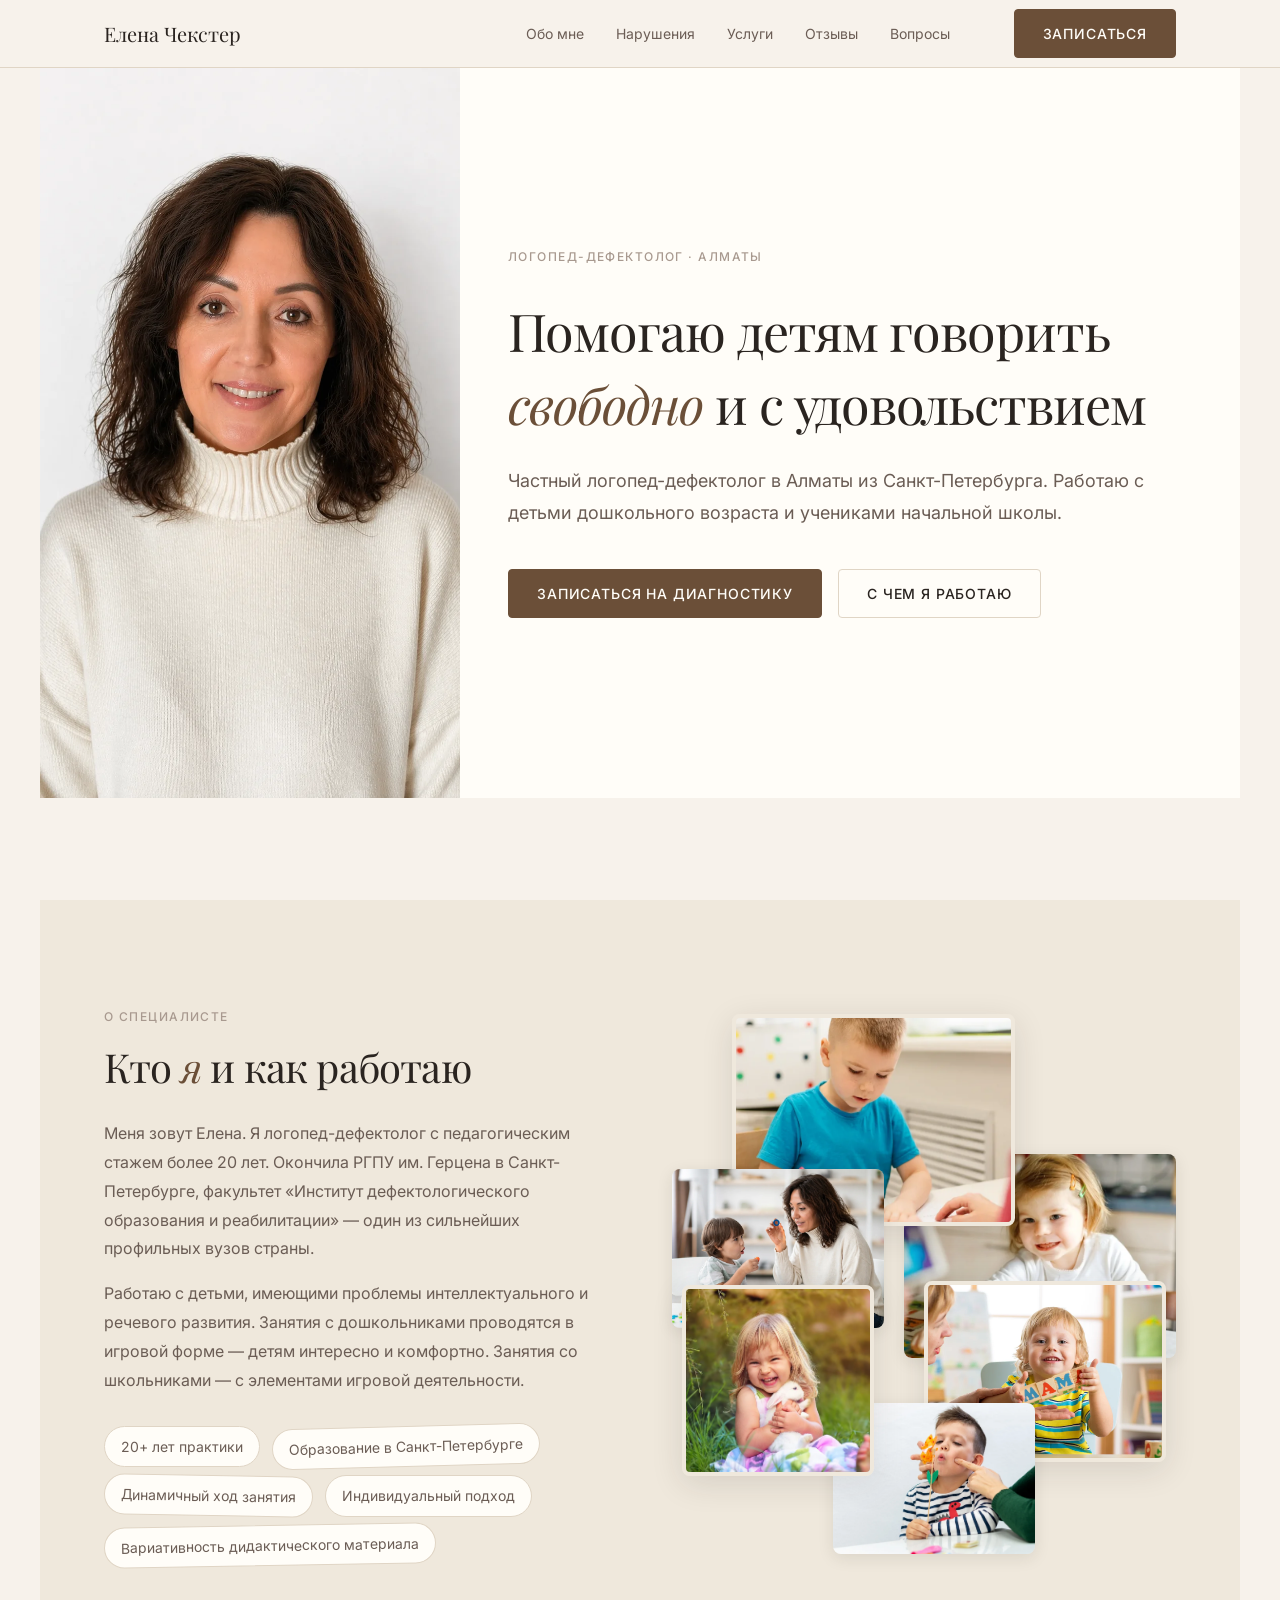
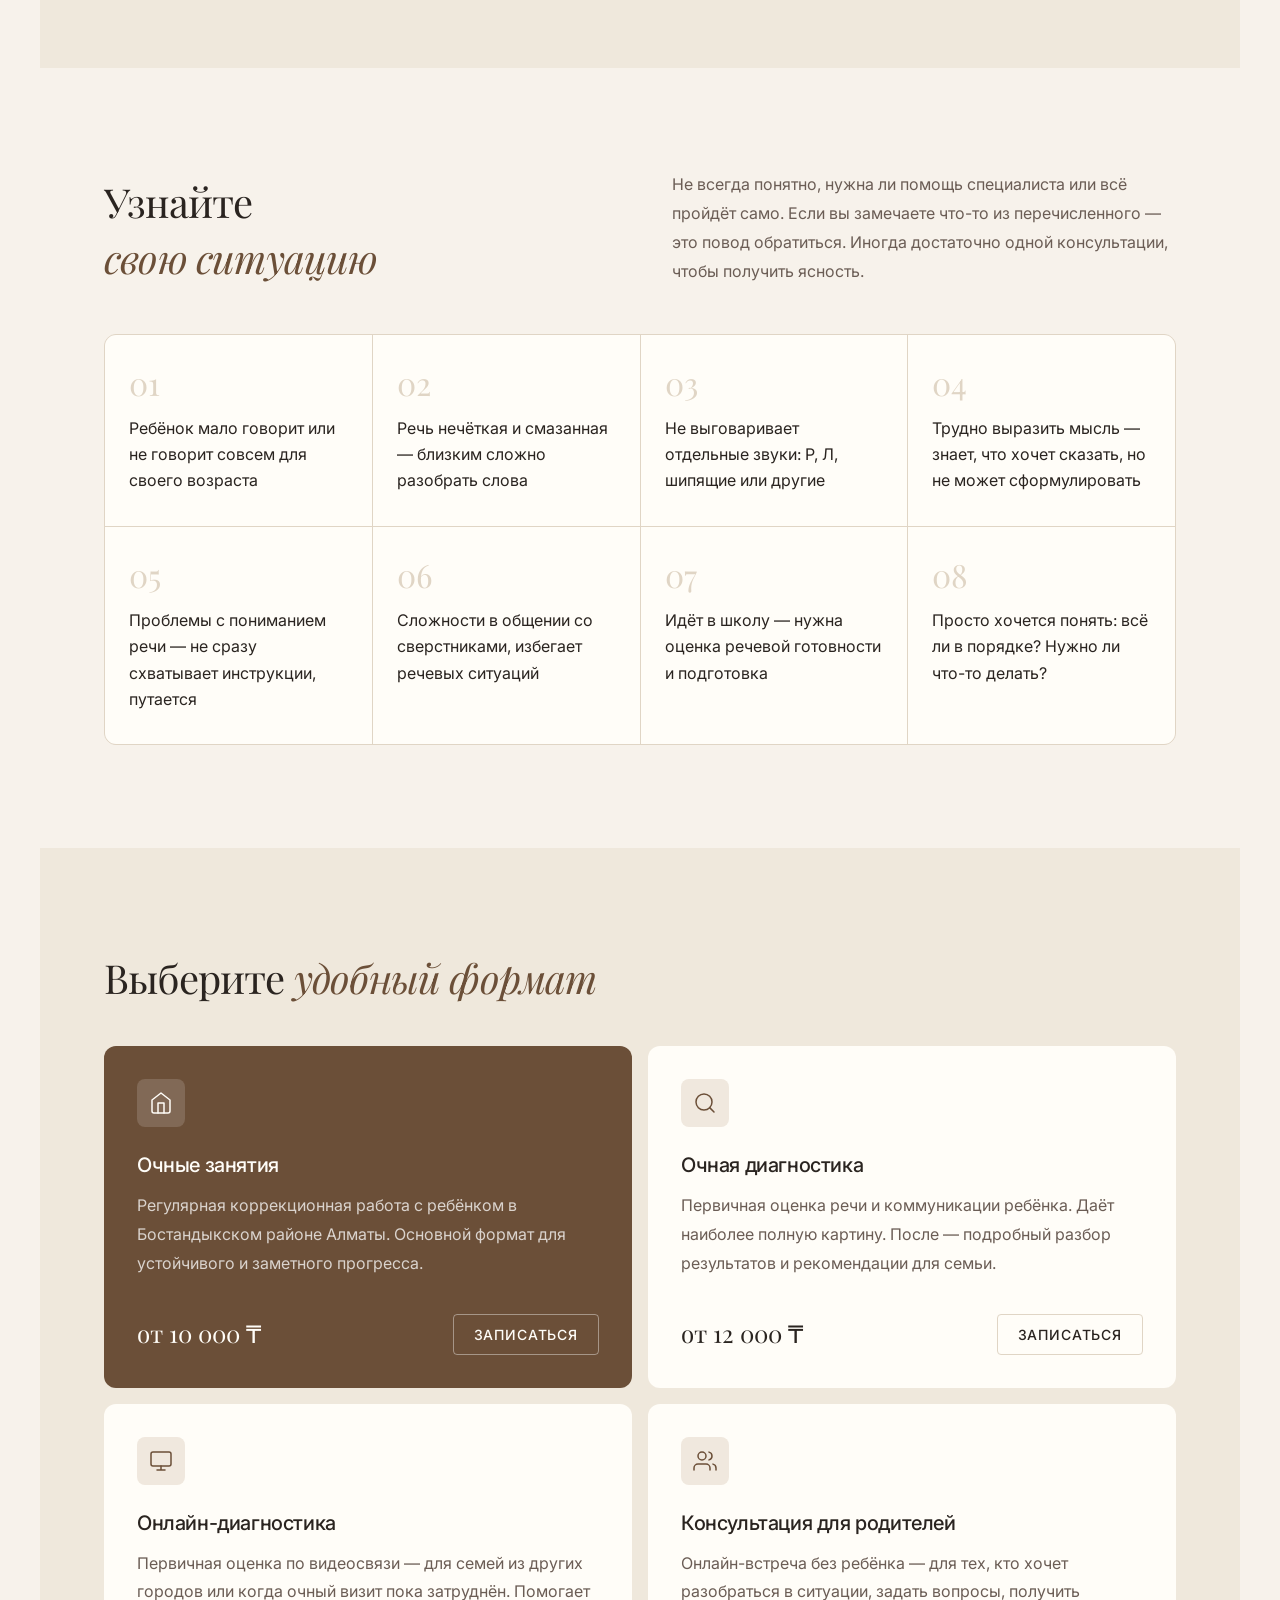
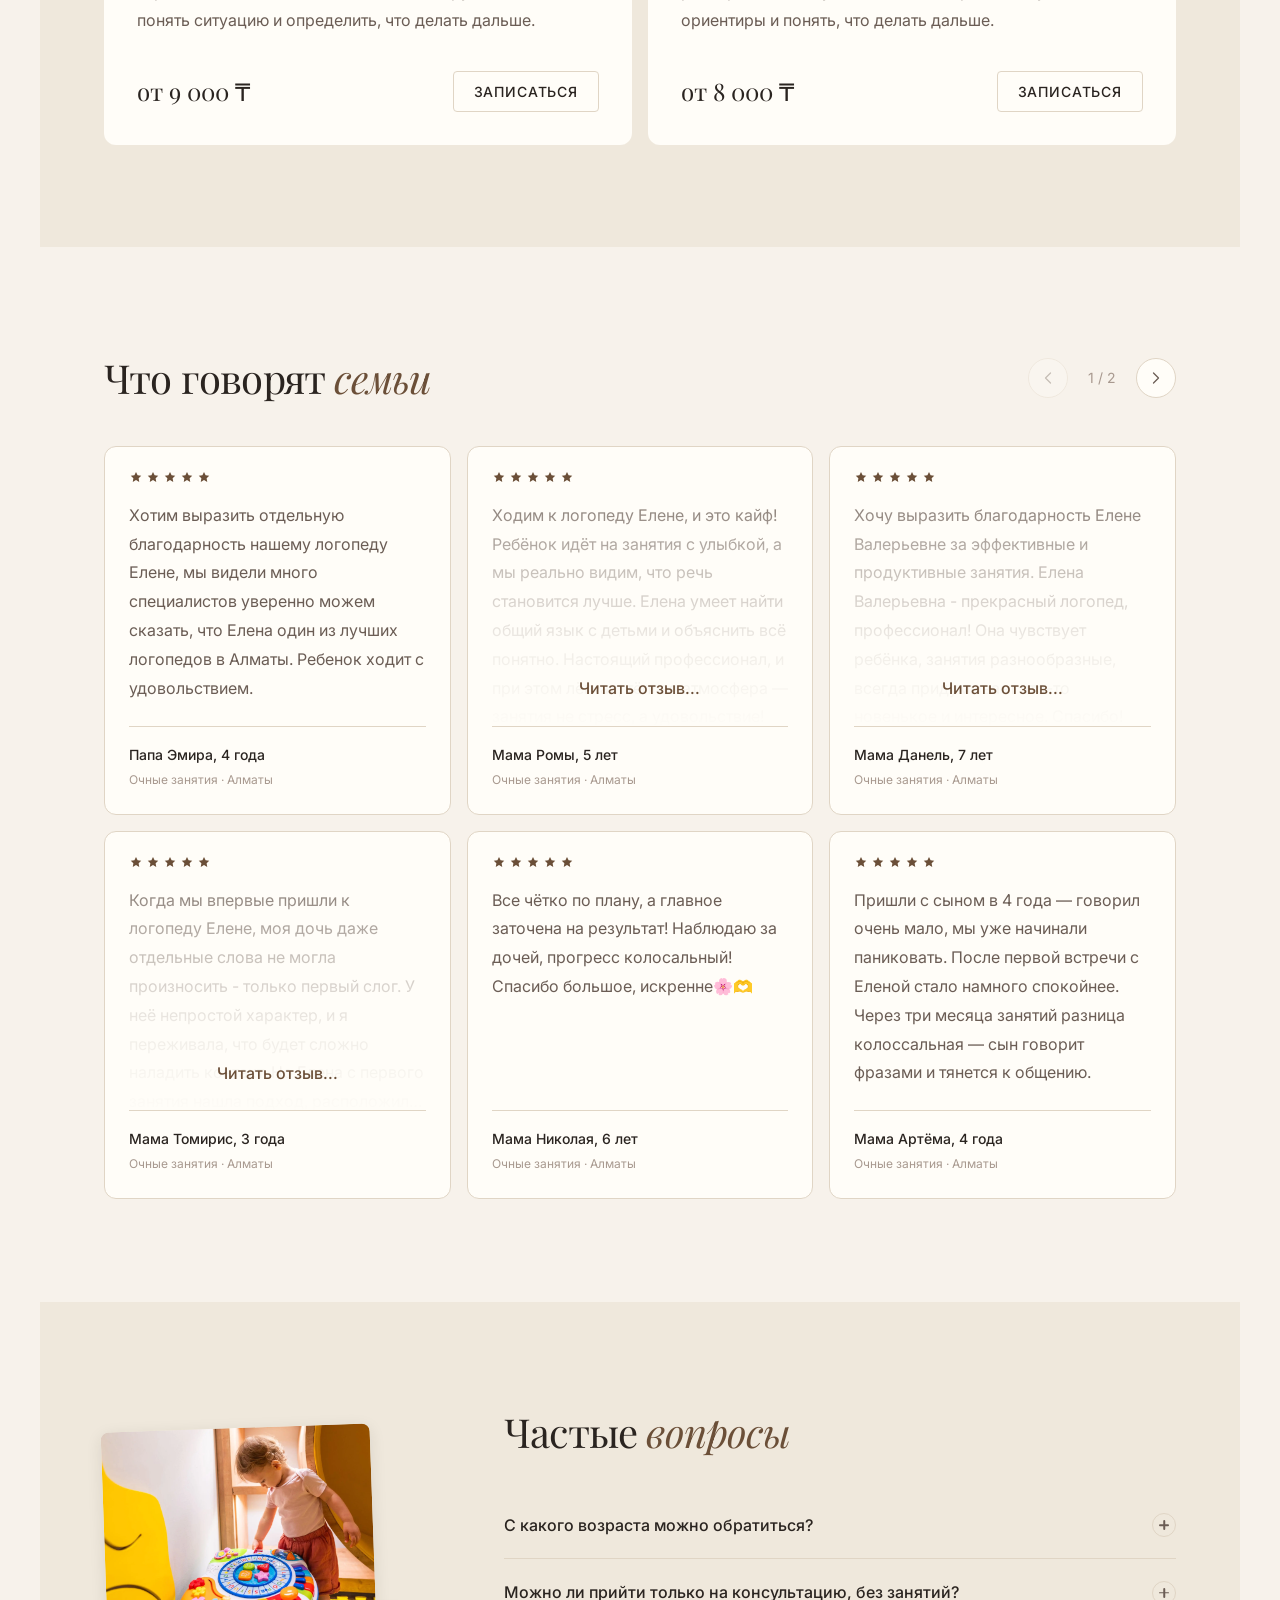
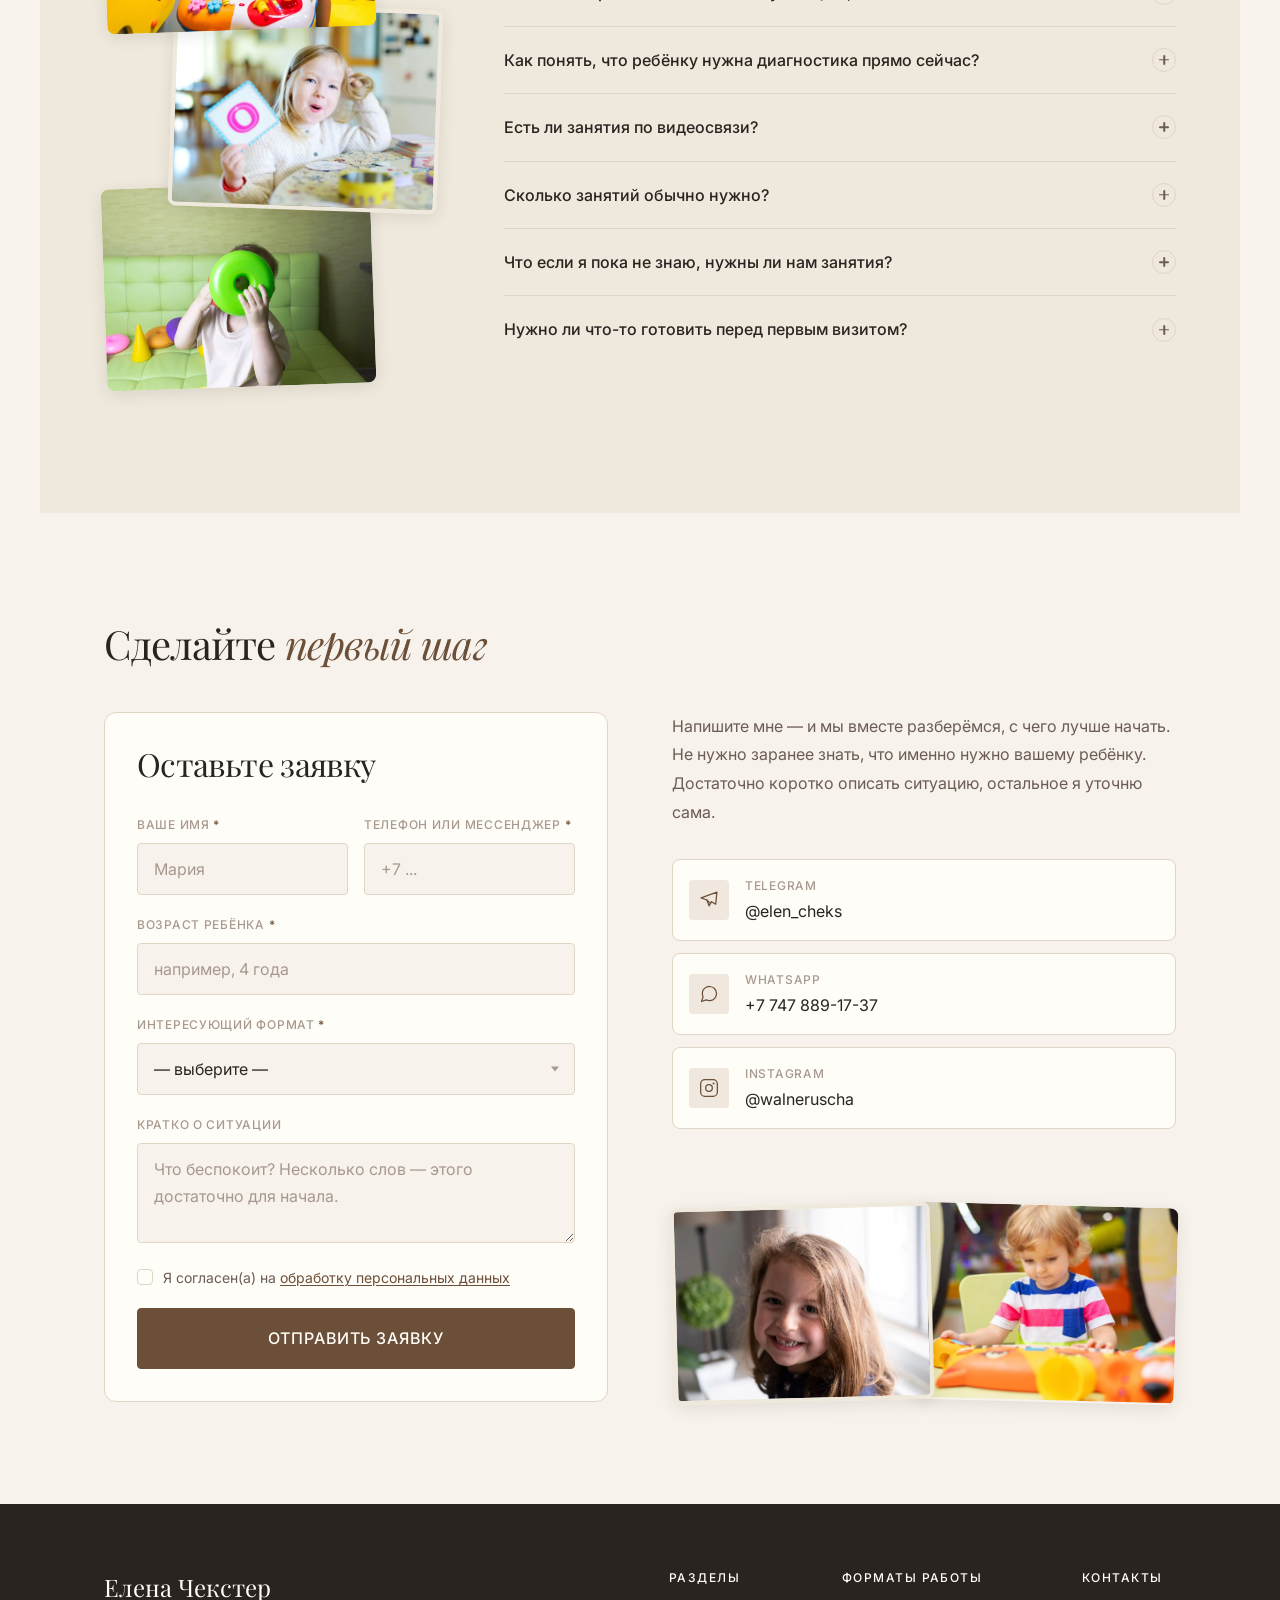
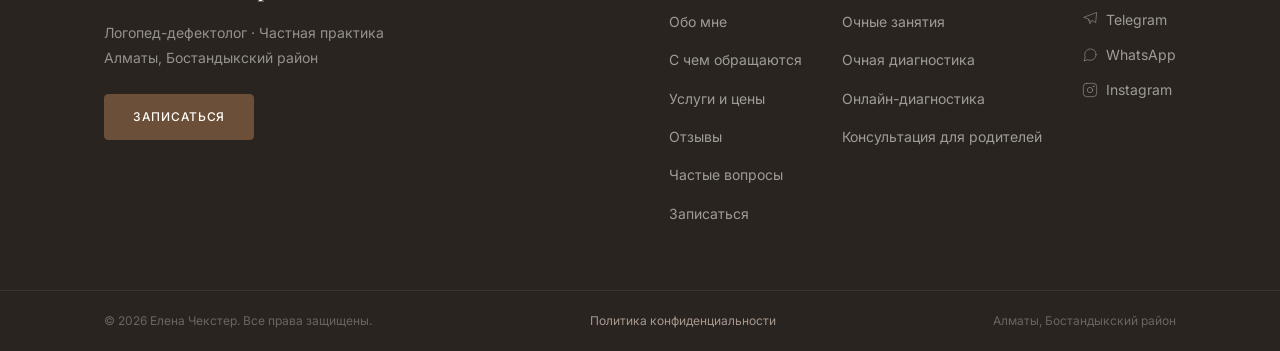
==== index.html @ 69a0fb27 "add yandex metrika" ====
<!DOCTYPE html>
<html lang="ru">
    <head>
        <meta charset="UTF-8">
        <meta name="viewport" content="width=device-width, initial-scale=1.0, maximum-scale=1.0, user-scalable=no">

        <!-- SEO -->
        <title>Елена Чекстер — логопед-дефектолог в Алматы</title>
        <meta name="description" content="Частная практика логопеда-дефектолога в Алматы. Диагностика и занятия для детей дошкольного и младшего школьного возраста. Бостандыкский район. Запись онлайн.">
        <meta name="keywords" content="логопед Алматы, дефектолог Алматы, логопед дефектолог, занятия с логопедом, диагностика речи, Бостандыкский район">
        <meta name="robots" content="index, follow">
        <link rel="canonical" href="https://elena-chekster.kz/">

        <!-- Open Graph -->
        <meta property="og:type" content="website">
        <meta property="og:url" content="https://elena-chekster.kz/">
        <meta property="og:title" content="Елена Чекстер — логопед-дефектолог в Алматы">
        <meta property="og:description" content="Частная практика для детей дошкольного и младшего школьного возраста. Диагностика, коррекция речи, поддержка семьи. Бостандыкский район.">
        <meta property="og:image" content="https://elena-chekster.kz/images/og-image.jpg">
        <meta property="og:locale" content="ru_RU">

        <!-- Favicon -->
        <link rel="icon" type="image/png" sizes="32x32" href="images/favicon-32.png">
        <link rel="icon" type="image/png" sizes="16x16" href="images/favicon-16.png">
        <link rel="apple-touch-icon" href="/images/apple-touch-icon.png">

        <!-- Шрифты -->
        <link rel="preconnect" href="https://fonts.googleapis.com">
        <link rel="preconnect" href="https://fonts.gstatic.com" crossorigin>
        <link href="https://fonts.googleapis.com/css2?family=Playfair+Display:ital,wght@0,400;0,500;1,400&family=Inter:wght@300;400;500&display=swap" rel="stylesheet">

        <!-- Стили -->
        <link rel="stylesheet" href="css/style.css">

        <!-- Yandex.Metrika counter -->
        <script type="text/javascript">
            (function(m,e,t,r,i,k,a){
                m[i]=m[i]||function(){(m[i].a=m[i].a||[]).push(arguments)};
                m[i].l=1*new Date();
                for (var j = 0; j < document.scripts.length; j++) {if (document.scripts[j].src === r) { return; }}
                k=e.createElement(t),a=e.getElementsByTagName(t)[0],k.async=1,k.src=r,a.parentNode.insertBefore(k,a)
            })(window, document,'script','https://mc.yandex.ru/metrika/tag.js?id=108996800', 'ym');

            ym(108996800, 'init', {ssr:true, webvisor:true, clickmap:true, ecommerce:"dataLayer", referrer: document.referrer, url: location.href, accurateTrackBounce:true, trackLinks:true});
        </script>
        <noscript><div><img src="https://mc.yandex.ru/watch/108996800" style="position:absolute; left:-9999px;" alt="" /></div></noscript>
    </head>
    <body>
        <header class="header" id="header">
            <div class="container header__inner">

                <a href="#hero" class="header__logo">Елена Чекстер</a>

                <nav class="header__nav" aria-label="Основная навигация">
                    <ul class="header__nav-list">
                        <li><a href="#about"    class="header__nav-link">Обо мне</a></li>
                        <li><a href="#concerns" class="header__nav-link">Нарушения</a></li>
                        <li><a href="#services" class="header__nav-link">Услуги</a></li>
                        <li><a href="#reviews"  class="header__nav-link">Отзывы</a></li>
                        <li><a href="#faq"      class="header__nav-link">Вопросы</a></li>
                        <li class="header__nav-cta-item">
                            <a href="#contact" class="btn btn-primary header__nav-cta">ЗАПИСАТЬСЯ</a>
                        </li>
                    </ul>
                </nav>

                <a href="#contact" class="btn btn-primary header__cta">Записаться</a>

                <button class="header__burger" aria-label="Открыть меню" aria-expanded="false">
                    <span></span>
                    <span></span>
                    <span></span>
                </button>

            </div>
        </header>
        <div class="header__nav-backdrop" id="nav-backdrop"></div>

        <main>

            <!-- HERO -->
            <section class="hero" id="hero">
                <div class="hero__photo">
                    <img src="images/hero.webp" alt="Елена Чекстер — логопед-дефектолог">
                </div>
                <div class="hero__content">
                    <span class="eyebrow">Логопед-дефектолог · Алматы</span>
                    <h1 class="hero__title">
                        Помогаю детям говорить <em>свободно</em> и с удовольствием
                    </h1>
                    <p class="hero__subtitle">
                        Частный логопед-дефектолог в Алматы из Санкт-Петербурга.
                        Работаю с детьми дошкольного возраста и учениками начальной школы.
                    </p>
                    <div class="hero__actions">
                        <a href="#contact" class="btn btn-primary">Записаться на диагностику</a>
                        <a href="#concerns" class="btn btn-secondary">С чем я работаю</a>
                    </div>
                </div>
            </section>

            <!-- ABOUT -->
            <section class="about" id="about">
                <div class="container about__inner">

                    <div class="about__left">
                        <span class="eyebrow">О специалисте</span>
                        <h2 class="about__title">Кто <em>я</em> и как работаю</h2>
                        <div class="about__text">
                            <p>Меня зовут Елена. Я логопед-дефектолог с педагогическим стажем более 20 лет. Окончила РГПУ им. Герцена в Санкт-Петербурге, факультет «Институт дефектологического образования и реабилитации» — один из сильнейших профильных вузов страны.</p>
                            <p>Работаю с детьми, имеющими проблемы интеллектуального и речевого развития. Занятия с дошкольниками проводятся в игровой форме —  детям интересно и комфортно. Занятия со школьниками — с элементами игровой деятельности.</p>
                        </div>
                        <ul class="about__badges">
                            <li class="about__badge">20+ лет практики</li>
                            <li class="about__badge">Образование в Санкт-Петербурге</li>
                            <li class="about__badge">Динамичный ход занятия</li>
                            <li class="about__badge">Индивидуальный подход</li>
                            <li class="about__badge">Вариативность дидактического материала</li>
                        </ul>
                    </div>

                    <div class="about__collage">
                        <div class="about__collage-item about__collage-item--1">
                            <img src="images/about-1.webp" alt="Занятие с ребёнком">
                        </div>
                        <div class="about__collage-item about__collage-item--2">
                            <img src="images/about-2.webp" alt="Логопед и ребёнок">
                        </div>
                        <div class="about__collage-item about__collage-item--3">
                            <img src="images/about-3.webp" alt="Работа с карточками">
                        </div>
                        <div class="about__collage-item about__collage-item--4">
                            <img src="images/about-4.webp" alt="Счастливый ребёнок">
                        </div>
                        <div class="about__collage-item about__collage-item--5">
                            <img src="images/about-5.webp" alt="Ребёнок на занятии">
                        </div>
                        <div class="about__collage-item about__collage-item--6">
                            <img src="images/about-6.webp" alt="Игра с ребёнком">
                        </div>
                    </div>

                </div>
            </section>

            <!-- CONCERNS -->
            <section class="concerns" id="concerns">
                <div class="container">
                    <div class="concerns__head">
                        <h2 class="concerns__title">Узнайте<br><em>свою ситуацию</em></h2>
                        <p class="concerns__lead">
                            Не всегда понятно, нужна ли помощь специалиста или всё пройдёт само.
                            Если вы замечаете что-то из перечисленного — это повод обратиться.
                            Иногда достаточно одной консультации, чтобы получить ясность.
                        </p>
                    </div>
                    <ul class="concerns__grid">
                        <li class="concerns__card">
                            <span class="concerns__card-num">01</span>
                            <p class="concerns__card-text">Ребёнок мало говорит или не говорит совсем для своего возраста</p>
                        </li>
                        <li class="concerns__card">
                            <span class="concerns__card-num">02</span>
                            <p class="concerns__card-text">Речь нечёткая и смазанная — близким сложно разобрать слова</p>
                        </li>
                        <li class="concerns__card">
                            <span class="concerns__card-num">03</span>
                            <p class="concerns__card-text">Не выговаривает отдельные звуки: Р, Л, шипящие или другие</p>
                        </li>
                        <li class="concerns__card">
                            <span class="concerns__card-num">04</span>
                            <p class="concerns__card-text">Трудно выразить мысль — знает, что хочет сказать, но не может сформулировать</p>
                        </li>
                        <li class="concerns__card">
                            <span class="concerns__card-num">05</span>
                            <p class="concerns__card-text">Проблемы с пониманием речи — не сразу схватывает инструкции, путается</p>
                        </li>
                        <li class="concerns__card">
                            <span class="concerns__card-num">06</span>
                            <p class="concerns__card-text">Сложности в общении со сверстниками, избегает речевых ситуаций</p>
                        </li>
                        <li class="concerns__card">
                            <span class="concerns__card-num">07</span>
                            <p class="concerns__card-text">Идёт в школу — нужна оценка речевой готовности и подготовка</p>
                        </li>
                        <li class="concerns__card">
                            <span class="concerns__card-num">08</span>
                            <p class="concerns__card-text">Просто хочется понять: всё ли в порядке? Нужно ли что-то делать?</p>
                        </li>
                    </ul>
                </div>
            </section>

            <!-- SERVICES -->
            <section class="services" id="services">
                <div class="container">
                    <div class="services__head">
                        <h2 class="services__title">Выберите <em>удобный формат</em></h2>
                    </div>
                    <div class="services__grid">

                        <div class="services__card services__card--primary">
                            <div class="services__card-icon">
                                <svg width="24" height="24" viewBox="0 0 24 24" fill="none" stroke="currentColor" stroke-width="1.5" stroke-linecap="round" stroke-linejoin="round">
                                    <path d="M3 9l9-7 9 7v11a2 2 0 0 1-2 2H5a2 2 0 0 1-2-2z"/>
                                    <polyline points="9 22 9 12 15 12 15 22"/>
                                </svg>
                            </div>
                            <div class="services__card-body">
                                <h3 class="services__card-name">Очные занятия</h3>
                                <p class="services__card-desc">Регулярная коррекционная работа с ребёнком в Бостандыкском районе Алматы. Основной формат для устойчивого и заметного прогресса.</p>
                            </div>
                            <div class="services__card-footer">
                                <span class="services__card-price">от 10 000 ₸</span>
                                <a href="#contact" class="btn services__card-btn">Записаться</a>
                            </div>
                        </div>

                        <div class="services__card">
                            <div class="services__card-icon">
                                <svg width="24" height="24" viewBox="0 0 24 24" fill="none" stroke="currentColor" stroke-width="1.5" stroke-linecap="round" stroke-linejoin="round">
                                    <circle cx="11" cy="11" r="8"/>
                                    <path d="M21 21l-4.35-4.35"/>
                                </svg>
                            </div>
                            <div class="services__card-body">
                                <h3 class="services__card-name">Очная диагностика</h3>
                                <p class="services__card-desc">Первичная оценка речи и коммуникации ребёнка. Даёт наиболее полную картину. После — подробный разбор результатов и рекомендации для семьи.</p>
                            </div>
                            <div class="services__card-footer">
                                <span class="services__card-price">от 12 000 ₸</span>
                                <a href="#contact" class="btn services__card-btn">Записаться</a>
                            </div>
                        </div>

                        <div class="services__card">
                            <div class="services__card-icon">
                                <svg width="24" height="24" viewBox="0 0 24 24" fill="none" stroke="currentColor" stroke-width="1.5" stroke-linecap="round" stroke-linejoin="round">
                                    <rect x="2" y="3" width="20" height="14" rx="2"/>
                                    <path d="M8 21h8M12 17v4"/>
                                </svg>
                            </div>
                            <div class="services__card-body">
                                <h3 class="services__card-name">Онлайн-диагностика</h3>
                                <p class="services__card-desc">Первичная оценка по видеосвязи — для семей из других городов или когда очный визит пока затруднён. Помогает понять ситуацию и определить, что делать дальше.</p>
                            </div>
                            <div class="services__card-footer">
                                <span class="services__card-price">от 9 000 ₸</span>
                                <a href="#contact" class="btn services__card-btn">Записаться</a>
                            </div>
                        </div>

                        <div class="services__card">
                            <div class="services__card-icon">
                                <svg width="24" height="24" viewBox="0 0 24 24" fill="none" stroke="currentColor" stroke-width="1.5" stroke-linecap="round" stroke-linejoin="round">
                                    <path d="M17 21v-2a4 4 0 0 0-4-4H5a4 4 0 0 0-4 4v2"/>
                                    <circle cx="9" cy="7" r="4"/>
                                    <path d="M23 21v-2a4 4 0 0 0-3-3.87"/>
                                    <path d="M16 3.13a4 4 0 0 1 0 7.75"/>
                                </svg>
                            </div>
                            <div class="services__card-body">
                                <h3 class="services__card-name">Консультация для родителей</h3>
                                <p class="services__card-desc">Онлайн-встреча без ребёнка — для тех, кто хочет разобраться в ситуации, задать вопросы, получить ориентиры и понять, что делать дальше.</p>
                            </div>
                            <div class="services__card-footer">
                                <span class="services__card-price">от 8 000 ₸</span>
                                <a href="#contact" class="btn services__card-btn">Записаться</a>
                            </div>
                        </div>

                    </div>
                </div>
            </section>

            <!-- REVIEWS -->
            <section class="reviews" id="reviews">
                <div class="container">
                    <div class="reviews__head">
                        <h2 class="reviews__title">Что говорят <em>семьи</em></h2>
                        <div class="reviews__nav">
                            <button class="reviews__nav-btn" id="reviews-prev" aria-label="Предыдущая страница">
                                <svg width="20" height="20" viewBox="0 0 24 24" fill="none" stroke="currentColor" stroke-width="1.5" stroke-linecap="round" stroke-linejoin="round">
                                    <path d="M15 18l-6-6 6-6"/>
                                </svg>
                            </button>
                            <span class="reviews__nav-counter">
                                <span id="reviews-current">1</span> / <span id="reviews-total">1</span>
                            </span>
                            <button class="reviews__nav-btn" id="reviews-next" aria-label="Следующая страница">
                                <svg width="20" height="20" viewBox="0 0 24 24" fill="none" stroke="currentColor" stroke-width="1.5" stroke-linecap="round" stroke-linejoin="round">
                                    <path d="M9 18l6-6-6-6"/>
                                </svg>
                            </button>
                        </div>
                    </div>

                    <div class="reviews__viewport">
                        <div class="reviews__track" id="reviews-track">

                            <article class="reviews__card">
                                <div class="reviews__card-stars">
                                    <svg viewBox="0 0 16 16"><path d="M8 1l1.85 3.75L14 5.5l-3 2.92.71 4.13L8 10.35l-3.71 2.2.71-4.13L2 5.5l4.15-.75z" fill="currentColor"/></svg>
                                    <svg viewBox="0 0 16 16"><path d="M8 1l1.85 3.75L14 5.5l-3 2.92.71 4.13L8 10.35l-3.71 2.2.71-4.13L2 5.5l4.15-.75z" fill="currentColor"/></svg>
                                    <svg viewBox="0 0 16 16"><path d="M8 1l1.85 3.75L14 5.5l-3 2.92.71 4.13L8 10.35l-3.71 2.2.71-4.13L2 5.5l4.15-.75z" fill="currentColor"/></svg>
                                    <svg viewBox="0 0 16 16"><path d="M8 1l1.85 3.75L14 5.5l-3 2.92.71 4.13L8 10.35l-3.71 2.2.71-4.13L2 5.5l4.15-.75z" fill="currentColor"/></svg>
                                    <svg viewBox="0 0 16 16"><path d="M8 1l1.85 3.75L14 5.5l-3 2.92.71 4.13L8 10.35l-3.71 2.2.71-4.13L2 5.5l4.15-.75z" fill="currentColor"/></svg>
                                </div>
                                <p class="reviews__card-text">Хотим выразить отдельную благодарность нашему логопеду Елене, мы видели много специалистов уверенно можем сказать, что Елена один из лучших логопедов в Алматы. Ребенок ходит с удовольствием.</p>
                                <div class="reviews__card-author">
                                    <span class="reviews__card-name">Папа Эмира, 4 года</span>
                                    <span class="reviews__card-meta">Очные занятия · Алматы</span>
                                </div>
                            </article>

                            <article class="reviews__card">
                                <div class="reviews__card-stars">
                                    <svg viewBox="0 0 16 16"><path d="M8 1l1.85 3.75L14 5.5l-3 2.92.71 4.13L8 10.35l-3.71 2.2.71-4.13L2 5.5l4.15-.75z" fill="currentColor"/></svg>
                                    <svg viewBox="0 0 16 16"><path d="M8 1l1.85 3.75L14 5.5l-3 2.92.71 4.13L8 10.35l-3.71 2.2.71-4.13L2 5.5l4.15-.75z" fill="currentColor"/></svg>
                                    <svg viewBox="0 0 16 16"><path d="M8 1l1.85 3.75L14 5.5l-3 2.92.71 4.13L8 10.35l-3.71 2.2.71-4.13L2 5.5l4.15-.75z" fill="currentColor"/></svg>
                                    <svg viewBox="0 0 16 16"><path d="M8 1l1.85 3.75L14 5.5l-3 2.92.71 4.13L8 10.35l-3.71 2.2.71-4.13L2 5.5l4.15-.75z" fill="currentColor"/></svg>
                                    <svg viewBox="0 0 16 16"><path d="M8 1l1.85 3.75L14 5.5l-3 2.92.71 4.13L8 10.35l-3.71 2.2.71-4.13L2 5.5l4.15-.75z" fill="currentColor"/></svg>
                                </div>
                                <p class="reviews__card-text">Ходим к логопеду Елене, и это кайф! Ребёнок идёт на занятия с улыбкой, а мы реально видим, что речь становится лучше. Елена умеет найти общий язык с детьми и объяснить всё понятно. Настоящий профессионал, и при этом лёгкая, тёплая атмосфера — занятия не стресс, а удовольствие!</p>
                                <div class="reviews__card-author">
                                    <span class="reviews__card-name">Мама Ромы, 5 лет</span>
                                    <span class="reviews__card-meta">Очные занятия · Алматы</span>
                                </div>
                            </article>

                            <article class="reviews__card">
                                <div class="reviews__card-stars">
                                    <svg viewBox="0 0 16 16"><path d="M8 1l1.85 3.75L14 5.5l-3 2.92.71 4.13L8 10.35l-3.71 2.2.71-4.13L2 5.5l4.15-.75z" fill="currentColor"/></svg>
                                    <svg viewBox="0 0 16 16"><path d="M8 1l1.85 3.75L14 5.5l-3 2.92.71 4.13L8 10.35l-3.71 2.2.71-4.13L2 5.5l4.15-.75z" fill="currentColor"/></svg>
                                    <svg viewBox="0 0 16 16"><path d="M8 1l1.85 3.75L14 5.5l-3 2.92.71 4.13L8 10.35l-3.71 2.2.71-4.13L2 5.5l4.15-.75z" fill="currentColor"/></svg>
                                    <svg viewBox="0 0 16 16"><path d="M8 1l1.85 3.75L14 5.5l-3 2.92.71 4.13L8 10.35l-3.71 2.2.71-4.13L2 5.5l4.15-.75z" fill="currentColor"/></svg>
                                    <svg viewBox="0 0 16 16"><path d="M8 1l1.85 3.75L14 5.5l-3 2.92.71 4.13L8 10.35l-3.71 2.2.71-4.13L2 5.5l4.15-.75z" fill="currentColor"/></svg>
                                </div>
                                <p class="reviews__card-text">Хочу выразить благодарность Елене Валерьевне за эффективные и продуктивные занятия. Елена Валерьевна - прекрасный логопед, профессионал! Она чувствует ребёнка, занятия разнообразные, всегда придумывает что-то новенькое и интересное. Спасибо!</p>
                                <div class="reviews__card-author">
                                    <span class="reviews__card-name">Мама Данель, 7 лет</span>
                                    <span class="reviews__card-meta">Очные занятия · Алматы</span>
                                </div>
                            </article>

                            <article class="reviews__card">
                                <div class="reviews__card-stars">
                                    <svg viewBox="0 0 16 16"><path d="M8 1l1.85 3.75L14 5.5l-3 2.92.71 4.13L8 10.35l-3.71 2.2.71-4.13L2 5.5l4.15-.75z" fill="currentColor"/></svg>
                                    <svg viewBox="0 0 16 16"><path d="M8 1l1.85 3.75L14 5.5l-3 2.92.71 4.13L8 10.35l-3.71 2.2.71-4.13L2 5.5l4.15-.75z" fill="currentColor"/></svg>
                                    <svg viewBox="0 0 16 16"><path d="M8 1l1.85 3.75L14 5.5l-3 2.92.71 4.13L8 10.35l-3.71 2.2.71-4.13L2 5.5l4.15-.75z" fill="currentColor"/></svg>
                                    <svg viewBox="0 0 16 16"><path d="M8 1l1.85 3.75L14 5.5l-3 2.92.71 4.13L8 10.35l-3.71 2.2.71-4.13L2 5.5l4.15-.75z" fill="currentColor"/></svg>
                                    <svg viewBox="0 0 16 16"><path d="M8 1l1.85 3.75L14 5.5l-3 2.92.71 4.13L8 10.35l-3.71 2.2.71-4.13L2 5.5l4.15-.75z" fill="currentColor"/></svg>
                                </div>
                                <p class="reviews__card-text">Когда мы впервые пришли к логопеду Елене, моя дочь даже отдельные слова не могла произносить - только первый слог. У неё непростой характер, и я переживала, что будет сложно наладить контакт. Но Елена с первого занятия нашла подход, расположила к себе, и занятия стали для дочки в радость. За 9 месяцев мы увидели потрясающий результат - теперь дочь говорит без остановки, строит фразы, делится мыслями и эмоциями. Елена не только профессионал своего дела, но и очень тёплый, заботливый человек: всегда встречает с улыбкой, угощает сушками и киндерами, создаёт уютную атмосферу, в которой ребёнку хочется учиться. Спасибо Елене огромное за труд, терпение🥹🥹❤️❤️😘😘😘</p>
                                <div class="reviews__card-author">
                                    <span class="reviews__card-name">Мама Томирис, 3 года</span>
                                    <span class="reviews__card-meta">Очные занятия · Алматы</span>
                                </div>
                            </article>

                            <article class="reviews__card">
                                <div class="reviews__card-stars">
                                    <svg viewBox="0 0 16 16"><path d="M8 1l1.85 3.75L14 5.5l-3 2.92.71 4.13L8 10.35l-3.71 2.2.71-4.13L2 5.5l4.15-.75z" fill="currentColor"/></svg>
                                    <svg viewBox="0 0 16 16"><path d="M8 1l1.85 3.75L14 5.5l-3 2.92.71 4.13L8 10.35l-3.71 2.2.71-4.13L2 5.5l4.15-.75z" fill="currentColor"/></svg>
                                    <svg viewBox="0 0 16 16"><path d="M8 1l1.85 3.75L14 5.5l-3 2.92.71 4.13L8 10.35l-3.71 2.2.71-4.13L2 5.5l4.15-.75z" fill="currentColor"/></svg>
                                    <svg viewBox="0 0 16 16"><path d="M8 1l1.85 3.75L14 5.5l-3 2.92.71 4.13L8 10.35l-3.71 2.2.71-4.13L2 5.5l4.15-.75z" fill="currentColor"/></svg>
                                    <svg viewBox="0 0 16 16"><path d="M8 1l1.85 3.75L14 5.5l-3 2.92.71 4.13L8 10.35l-3.71 2.2.71-4.13L2 5.5l4.15-.75z" fill="currentColor"/></svg>
                                </div>
                                <p class="reviews__card-text">Все чётко по плану, а главное заточена на результат! Наблюдаю за дочей, прогресс колосальный! Спасибо большое, искренне🌸🫶</p>
                                <div class="reviews__card-author">
                                    <span class="reviews__card-name">Мама Николая, 6 лет</span>
                                    <span class="reviews__card-meta">Очные занятия · Алматы</span>
                                </div>
                            </article>

                            <article class="reviews__card">
                                <div class="reviews__card-stars">
                                    <svg viewBox="0 0 16 16"><path d="M8 1l1.85 3.75L14 5.5l-3 2.92.71 4.13L8 10.35l-3.71 2.2.71-4.13L2 5.5l4.15-.75z" fill="currentColor"/></svg>
                                    <svg viewBox="0 0 16 16"><path d="M8 1l1.85 3.75L14 5.5l-3 2.92.71 4.13L8 10.35l-3.71 2.2.71-4.13L2 5.5l4.15-.75z" fill="currentColor"/></svg>
                                    <svg viewBox="0 0 16 16"><path d="M8 1l1.85 3.75L14 5.5l-3 2.92.71 4.13L8 10.35l-3.71 2.2.71-4.13L2 5.5l4.15-.75z" fill="currentColor"/></svg>
                                    <svg viewBox="0 0 16 16"><path d="M8 1l1.85 3.75L14 5.5l-3 2.92.71 4.13L8 10.35l-3.71 2.2.71-4.13L2 5.5l4.15-.75z" fill="currentColor"/></svg>
                                    <svg viewBox="0 0 16 16"><path d="M8 1l1.85 3.75L14 5.5l-3 2.92.71 4.13L8 10.35l-3.71 2.2.71-4.13L2 5.5l4.15-.75z" fill="currentColor"/></svg>
                                </div>
                                <p class="reviews__card-text">Пришли с сыном в 4 года — говорил очень мало, мы уже начинали паниковать. После первой встречи с Еленой стало намного спокойнее. Через три месяца занятий разница колоссальная — сын говорит фразами и тянется к общению.</p>
                                <div class="reviews__card-author">
                                    <span class="reviews__card-name">Мама Артёма, 4 года</span>
                                    <span class="reviews__card-meta">Очные занятия · Алматы</span>
                                </div>
                            </article>

                            <article class="reviews__card">
                                <div class="reviews__card-stars">
                                    <svg viewBox="0 0 16 16"><path d="M8 1l1.85 3.75L14 5.5l-3 2.92.71 4.13L8 10.35l-3.71 2.2.71-4.13L2 5.5l4.15-.75z" fill="currentColor"/></svg>
                                    <svg viewBox="0 0 16 16"><path d="M8 1l1.85 3.75L14 5.5l-3 2.92.71 4.13L8 10.35l-3.71 2.2.71-4.13L2 5.5l4.15-.75z" fill="currentColor"/></svg>
                                    <svg viewBox="0 0 16 16"><path d="M8 1l1.85 3.75L14 5.5l-3 2.92.71 4.13L8 10.35l-3.71 2.2.71-4.13L2 5.5l4.15-.75z" fill="currentColor"/></svg>
                                    <svg viewBox="0 0 16 16"><path d="M8 1l1.85 3.75L14 5.5l-3 2.92.71 4.13L8 10.35l-3.71 2.2.71-4.13L2 5.5l4.15-.75z" fill="currentColor"/></svg>
                                    <svg viewBox="0 0 16 16"><path d="M8 1l1.85 3.75L14 5.5l-3 2.92.71 4.13L8 10.35l-3.71 2.2.71-4.13L2 5.5l4.15-.75z" fill="currentColor"/></svg>
                                </div>
                                <p class="reviews__card-text">Сделали онлайн-консультацию — не знали, нужен ли нам вообще логопед. Елена очень подробно разобрала нашу ситуацию, объяснила что критично, а что нет. После разговора появилась чёткая картина.</p>
                                <div class="reviews__card-author">
                                    <span class="reviews__card-name">Родители Миланы, 5 лет</span>
                                    <span class="reviews__card-meta">Онлайн-консультация</span>
                                </div>
                            </article>

                            <article class="reviews__card">
                                <div class="reviews__card-stars">
                                    <svg viewBox="0 0 16 16"><path d="M8 1l1.85 3.75L14 5.5l-3 2.92.71 4.13L8 10.35l-3.71 2.2.71-4.13L2 5.5l4.15-.75z" fill="currentColor"/></svg>
                                    <svg viewBox="0 0 16 16"><path d="M8 1l1.85 3.75L14 5.5l-3 2.92.71 4.13L8 10.35l-3.71 2.2.71-4.13L2 5.5l4.15-.75z" fill="currentColor"/></svg>
                                    <svg viewBox="0 0 16 16"><path d="M8 1l1.85 3.75L14 5.5l-3 2.92.71 4.13L8 10.35l-3.71 2.2.71-4.13L2 5.5l4.15-.75z" fill="currentColor"/></svg>
                                    <svg viewBox="0 0 16 16"><path d="M8 1l1.85 3.75L14 5.5l-3 2.92.71 4.13L8 10.35l-3.71 2.2.71-4.13L2 5.5l4.15-.75z" fill="currentColor"/></svg>
                                    <svg viewBox="0 0 16 16"><path d="M8 1l1.85 3.75L14 5.5l-3 2.92.71 4.13L8 10.35l-3.71 2.2.71-4.13L2 5.5l4.15-.75z" fill="currentColor"/></svg>
                                </div>
                                <p class="reviews__card-text">Готовили дочь к школе. Думали, с речью всё хорошо — но диагностика показала несколько моментов, на которые стоит обратить внимание. Хорошо, что сделали заблаговременно. Дочь идёт к Елене с удовольствием.</p>
                                <div class="reviews__card-author">
                                    <span class="reviews__card-name">Мама Дарины, 6 лет</span>
                                    <span class="reviews__card-meta">Диагностика · подготовка к школе</span>
                                </div>
                            </article>

                            <article class="reviews__card">
                                <div class="reviews__card-stars">
                                    <svg viewBox="0 0 16 16"><path d="M8 1l1.85 3.75L14 5.5l-3 2.92.71 4.13L8 10.35l-3.71 2.2.71-4.13L2 5.5l4.15-.75z" fill="currentColor"/></svg>
                                    <svg viewBox="0 0 16 16"><path d="M8 1l1.85 3.75L14 5.5l-3 2.92.71 4.13L8 10.35l-3.71 2.2.71-4.13L2 5.5l4.15-.75z" fill="currentColor"/></svg>
                                    <svg viewBox="0 0 16 16"><path d="M8 1l1.85 3.75L14 5.5l-3 2.92.71 4.13L8 10.35l-3.71 2.2.71-4.13L2 5.5l4.15-.75z" fill="currentColor"/></svg>
                                    <svg viewBox="0 0 16 16"><path d="M8 1l1.85 3.75L14 5.5l-3 2.92.71 4.13L8 10.35l-3.71 2.2.71-4.13L2 5.5l4.15-.75z" fill="currentColor"/></svg>
                                    <svg viewBox="0 0 16 16"><path d="M8 1l1.85 3.75L14 5.5l-3 2.92.71 4.13L8 10.35l-3.71 2.2.71-4.13L2 5.5l4.15-.75z" fill="currentColor"/></svg>
                                </div>
                                <p class="reviews__card-text">Сын 3 лет почти не говорил. Очень рада, что попали к Елене. Прогресс есть уже после первого месяца занятий.</p>
                                <div class="reviews__card-author">
                                    <span class="reviews__card-name">Мама Тимура, 3 года</span>
                                    <span class="reviews__card-meta">Диагностика · очные занятия</span>
                                </div>
                            </article>

                            <article class="reviews__card">
                                <div class="reviews__card-stars">
                                    <svg viewBox="0 0 16 16"><path d="M8 1l1.85 3.75L14 5.5l-3 2.92.71 4.13L8 10.35l-3.71 2.2.71-4.13L2 5.5l4.15-.75z" fill="currentColor"/></svg>
                                    <svg viewBox="0 0 16 16"><path d="M8 1l1.85 3.75L14 5.5l-3 2.92.71 4.13L8 10.35l-3.71 2.2.71-4.13L2 5.5l4.15-.75z" fill="currentColor"/></svg>
                                    <svg viewBox="0 0 16 16"><path d="M8 1l1.85 3.75L14 5.5l-3 2.92.71 4.13L8 10.35l-3.71 2.2.71-4.13L2 5.5l4.15-.75z" fill="currentColor"/></svg>
                                    <svg viewBox="0 0 16 16"><path d="M8 1l1.85 3.75L14 5.5l-3 2.92.71 4.13L8 10.35l-3.71 2.2.71-4.13L2 5.5l4.15-.75z" fill="currentColor"/></svg>
                                    <svg viewBox="0 0 16 16"><path d="M8 1l1.85 3.75L14 5.5l-3 2.92.71 4.13L8 10.35l-3.71 2.2.71-4.13L2 5.5l4.15-.75z" fill="currentColor"/></svg>
                                </div>
                                <p class="reviews__card-text">Обратились с дочерью 5 лет — речь была, но смазанная. За несколько месяцев изменения очень заметны. При этом дочь не воспринимает занятия как что-то тяжёлое — она просто играет с Еленой.</p>
                                <div class="reviews__card-author">
                                    <span class="reviews__card-name">Папа Алины, 5 лет</span>
                                    <span class="reviews__card-meta">Коррекция речи · Алматы</span>
                                </div>
                            </article>

                        </div>
                    </div>
                </div>
            </section>

            <!-- FAQ -->
            <section class="faq" id="faq">
                <div class="container">
                    <div class="faq__inner">

                        <div class="faq__collage">
                            <div class="faq__collage-item faq__collage-item--1">
                                <img src="images/faq-1.webp" alt="Ребёнок занимается за столом">
                            </div>
                            <div class="faq__collage-item faq__collage-item--2">
                                <img src="images/faq-2.webp" alt="Ребёнок занимается с развивающими карточками">
                            </div>
                            <div class="faq__collage-item faq__collage-item--3">
                                <img src="images/faq-3.webp" alt="Ребёнок играет и развивается">
                            </div>
                        </div>

                        <div class="faq__content">
                            <h2 class="faq__title">Частые <em>вопросы</em></h2>
                            <ul class="faq__list">

                                <li class="faq__item">
                                    <button class="faq__question" aria-expanded="false">
                                        <span>С какого возраста можно обратиться?</span>
                                        <span class="faq__icon" aria-hidden="true"></span>
                                    </button>
                                    <div class="faq__answer">
                                        <p>Я работаю с детьми приблизительно с 3 лет и до конца начальной школы. Если ваш ребёнок в этом диапазоне — смело обращайтесь. Если сомневаетесь, подходит ли ваш случай — напишите, разберёмся вместе.</p>
                                    </div>
                                </li>

                                <li class="faq__item">
                                    <button class="faq__question" aria-expanded="false">
                                        <span>Можно ли прийти только на консультацию, без занятий?</span>
                                        <span class="faq__icon" aria-hidden="true"></span>
                                    </button>
                                    <div class="faq__answer">
                                        <p>Да, конечно. Многие семьи приходят именно с задачей понять ситуацию — без намерения сразу начинать занятия. Диагностика и консультация — самостоятельные форматы, ни к чему не обязывающие.</p>
                                    </div>
                                </li>

                                <li class="faq__item">
                                    <button class="faq__question" aria-expanded="false">
                                        <span>Как понять, что ребёнку нужна диагностика прямо сейчас?</span>
                                        <span class="faq__icon" aria-hidden="true"></span>
                                    </button>
                                    <div class="faq__answer">
                                        <p>Если что-то вас беспокоит — этого уже достаточно. Не нужно ждать очевидной проблемы. Диагностика существует именно для того, чтобы разобраться: есть ли что-то, требующее внимания, или всё в пределах нормы. Лучше проверить и успокоиться.</p>
                                    </div>
                                </li>

                                <li class="faq__item">
                                    <button class="faq__question" aria-expanded="false">
                                        <span>Есть ли занятия по видеосвязи?</span>
                                        <span class="faq__icon" aria-hidden="true"></span>
                                    </button>
                                    <div class="faq__answer">
                                        <p>Онлайн-формат я использую для диагностики и консультаций для родителей. Регулярную коррекционную работу с ребёнком провожу только очно — живое взаимодействие даёт значительно больше возможностей. Если вы не в Алматы, начать можно с онлайн-диагностики.</p>
                                    </div>
                                </li>

                                <li class="faq__item">
                                    <button class="faq__question" aria-expanded="false">
                                        <span>Сколько занятий обычно нужно?</span>
                                        <span class="faq__icon" aria-hidden="true"></span>
                                    </button>
                                    <div class="faq__answer">
                                        <p>Это зависит от конкретной ситуации. Для коррекции одного звука — обычно несколько месяцев. При задержке речевого развития — дольше. После диагностики я даю более конкретный ориентир. Главное — прогресс виден, и вы его замечаете.</p>
                                    </div>
                                </li>

                                <li class="faq__item">
                                    <button class="faq__question" aria-expanded="false">
                                        <span>Что если я пока не знаю, нужны ли нам занятия?</span>
                                        <span class="faq__icon" aria-hidden="true"></span>
                                    </button>
                                    <div class="faq__answer">
                                        <p>Именно для этого и нужна диагностика. Я не назначаю занятия на всякий случай. Если регулярная работа не нужна — скажу прямо. Моя задача — чтобы вы ушли с ясным пониманием ситуации, а не с новыми вопросами или лишними расходами.</p>
                                    </div>
                                </li>

                                <li class="faq__item">
                                    <button class="faq__question" aria-expanded="false">
                                        <span>Нужно ли что-то готовить перед первым визитом?</span>
                                        <span class="faq__icon" aria-hidden="true"></span>
                                    </button>
                                    <div class="faq__answer">
                                        <p>Ничего специального не нужно. Если есть заключения других специалистов — педиатра, невролога, психолога — возьмите их с собой: это поможет увидеть полную картину. В остальном — просто приходите.</p>
                                    </div>
                                </li>

                            </ul>
                        </div>

                    </div>
                </div>
            </section>

            <!-- CONTACT -->
            <section class="contact" id="contact">
                <div class="container">

                    <h2 class="contact__title">Сделайте <em>первый шаг</em></h2>

                    <div class="contact__inner">

                        <!-- Форма — слева -->
                        <div class="contact__form-col">
                            <form class="contact__form" id="contact-form" novalidate>

                                <h3 class="contact__form-title">Оставьте заявку</h3>

                                <div class="contact__form-fields">

                                    <div class="contact__form-row">
                                        <div class="contact__form-group">
                                            <label class="contact__form-label" for="field-name">Ваше имя <span class="contact__form-required">*</span></label>
                                            <input class="contact__form-input" type="text" id="field-name" name="name" placeholder="Мария" autocomplete="name" required>
                                        </div>
                                        <div class="contact__form-group">
                                            <label class="contact__form-label" for="field-phone">Телефон или мессенджер <span class="contact__form-required">*</span></label>
                                            <input class="contact__form-input" type="text" id="field-phone" name="phone" placeholder="+7 ..." autocomplete="tel" required>
                                        </div>
                                    </div>

                                    <div class="contact__form-group">
                                        <label class="contact__form-label" for="field-age">Возраст ребёнка <span class="contact__form-required">*</span></label>
                                        <input class="contact__form-input" type="text" id="field-age" name="age" placeholder="например, 4 года" required>
                                    </div>

                                    <div class="contact__form-group">
                                        <label class="contact__form-label" for="field-format">Интересующий формат <span class="contact__form-required">*</span></label>
                                        <div class="contact__form-select-wrap">
                                            <select class="contact__form-input contact__form-select" id="field-format" name="format" required>
                                                <option value="">— выберите —</option>
                                                <option>Очная диагностика</option>
                                                <option>Очные занятия</option>
                                                <option>Онлайн-диагностика</option>
                                                <option>Онлайн-консультация для родителей</option>
                                                <option>Ещё не знаю, помогите разобраться</option>
                                            </select>
                                        </div>
                                    </div>

                                    <div class="contact__form-group">
                                        <label class="contact__form-label" for="field-message">Кратко о ситуации</label>
                                        <textarea class="contact__form-input contact__form-textarea" id="field-message" name="message" placeholder="Что беспокоит? Несколько слов — этого достаточно для начала."></textarea>
                                    </div>

                                    <div class="contact__form-group contact__form-group--consent">
                                        <div class="contact__form-consent">
                                            <input type="checkbox" id="field-consent" name="consent" required>
                                            <label for="field-consent" class="contact__form-consent-box" aria-label="Согласие на обработку персональных данных"></label>
                                            <span class="contact__form-consent-text">
                                                Я согласен(а) на
                                                <a href="privacy.html" target="_blank" class="contact__form-consent-link">обработку персональных данных</a>
                                            </span>
                                        </div>
                                    </div>

                                    <button type="submit" class="btn btn-primary contact__form-btn">Отправить заявку</button>

                                </div>
                            </form>
                        </div>

                        <!-- Текст, контакты, коллаж — справа -->
                        <div class="contact__info">

                            <p class="contact__lead">
                                Напишите мне — и мы вместе разберёмся, с чего лучше начать.
                                Не нужно заранее знать, что именно нужно вашему ребёнку.
                                Достаточно коротко описать ситуацию, остальное я уточню сама.
                            </p>

                            <ul class="contact__links">
                                <li>
                                    <a href="https://t.me/elen_cheks" class="contact__link" target="_blank" rel="noopener">
                                        <span class="contact__link-icon">
                                            <svg width="20" height="20" viewBox="0 0 24 24" fill="none" stroke="currentColor" stroke-width="1.5" stroke-linecap="round" stroke-linejoin="round">
                                                <path d="M21.5 2.5L2.5 9.5l7 2.5 2.5 7 3-5 5 3z"/>
                                                <path d="M9.5 12l3.5 3.5"/>
                                            </svg>
                                        </span>
                                        <span class="contact__link-body">
                                            <span class="contact__link-label">Telegram</span>
                                            <span class="contact__link-value">@elen_cheks</span>
                                        </span>
                                    </a>
                                </li>
                                <li>
                                    <a href="https://wa.me/77478891737" class="contact__link" target="_blank" rel="noopener">
                                        <span class="contact__link-icon">
                                            <svg width="20" height="20" viewBox="0 0 24 24" fill="none" stroke="currentColor" stroke-width="1.5" stroke-linecap="round" stroke-linejoin="round">
                                                <path d="M21 11.5a8.38 8.38 0 0 1-.9 3.8 8.5 8.5 0 0 1-7.6 4.7 8.38 8.38 0 0 1-3.8-.9L3 21l1.9-5.7a8.38 8.38 0 0 1-.9-3.8 8.5 8.5 0 0 1 4.7-7.6 8.38 8.38 0 0 1 3.8-.9h.5a8.48 8.48 0 0 1 8 8v.5z"/>
                                            </svg>
                                        </span>
                                        <span class="contact__link-body">
                                            <span class="contact__link-label">WhatsApp</span>
                                            <span class="contact__link-value">+7 747 889-17-37</span>
                                        </span>
                                    </a>
                                </li>
                                <li>
                                    <a href="https://instagram.com/walneruscha" class="contact__link" target="_blank" rel="noopener">
                                        <span class="contact__link-icon">
                                            <svg width="20" height="20" viewBox="0 0 24 24" fill="none" stroke="currentColor" stroke-width="1.5" stroke-linecap="round" stroke-linejoin="round">
                                                <rect x="2" y="2" width="20" height="20" rx="5" ry="5"/>
                                                <circle cx="12" cy="12" r="4"/>
                                                <circle cx="17.5" cy="6.5" r="0.5" fill="currentColor"/>
                                            </svg>
                                        </span>
                                        <span class="contact__link-body">
                                            <span class="contact__link-label">Instagram</span>
                                            <span class="contact__link-value">@walneruscha</span>
                                        </span>
                                    </a>
                                </li>
                            </ul>

                            <div class="contact__collage">
                                <div class="contact__collage-item contact__collage-item--1">
                                    <img src="images/contact-1.webp" alt="Занятие с ребёнком">
                                </div>
                                <div class="contact__collage-item contact__collage-item--2">
                                    <img src="images/contact-2.webp" alt="Ребёнок на занятии">
                                </div>
                            </div>

                        </div>

                    </div>
                </div>
            </section>

        </main>

        <footer class="footer">
            <div class="container footer__inner">
                <div class="footer__brand">
                    <a href="#hero" class="footer__logo">Елена Чекстер</a>
                    <p class="footer__tagline">Логопед-дефектолог · Частная практика<br>Алматы, Бостандыкский район</p>
                    <a href="#contact" class="btn btn-primary footer__cta">Записаться</a>
                </div>

                <div class="footer__nav">
                    <div class="footer__nav-title">Разделы</div>
                    <ul class="footer__nav-list">
                        <li><a href="#about" class="footer__nav-link">Обо мне</a></li>
                        <li><a href="#concerns" class="footer__nav-link">С чем обращаются</a></li>
                        <li><a href="#services" class="footer__nav-link">Услуги и цены</a></li>
                        <li><a href="#reviews" class="footer__nav-link">Отзывы</a></li>
                        <li><a href="#faq" class="footer__nav-link">Частые вопросы</a></li>
                        <li><a href="#contact" class="footer__nav-link">Записаться</a></li>
                    </ul>
                </div>

                <div class="footer__services">
                    <div class="footer__nav-title">Форматы работы</div>
                    <ul class="footer__nav-list">
                        <li><span class="footer__nav-link">Очные занятия</span></li>
                        <li><span class="footer__nav-link">Очная диагностика</span></li>
                        <li><span class="footer__nav-link">Онлайн-диагностика</span></li>
                        <li><span class="footer__nav-link">Консультация для родителей</span></li>
                    </ul>
                </div>

                <div class="footer__contacts">
                    <div class="footer__nav-title">Контакты</div>
                    <ul class="footer__contact-list">
                        <li>
                            <a href="https://t.me/elen_cheks" class="footer__contact-link" target="_blank" rel="noopener">
                                <svg width="16" height="16" viewBox="0 0 24 24" fill="none" stroke="currentColor" stroke-width="1.5" stroke-linecap="round" stroke-linejoin="round">
                                    <path d="M21.5 2.5L2.5 9.5l7 2.5 2.5 7 3-5 5 3z"/>
                                    <path d="M9.5 12l3.5 3.5"/>
                                </svg>
                                Telegram
                            </a>
                        </li>
                        <li>
                            <a href="https://wa.me/77478891737" class="footer__contact-link" target="_blank" rel="noopener">
                                <svg width="16" height="16" viewBox="0 0 24 24" fill="none" stroke="currentColor" stroke-width="1.5" stroke-linecap="round" stroke-linejoin="round">
                                    <path d="M21 11.5a8.38 8.38 0 0 1-.9 3.8 8.5 8.5 0 0 1-7.6 4.7 8.38 8.38 0 0 1-3.8-.9L3 21l1.9-5.7a8.38 8.38 0 0 1-.9-3.8 8.5 8.5 0 0 1 4.7-7.6 8.38 8.38 0 0 1 3.8-.9h.5a8.48 8.48 0 0 1 8 8v.5z"/>
                                </svg>
                                WhatsApp
                            </a>
                        </li>
                        <li>
                            <a href="https://instagram.com/walneruscha" class="footer__contact-link" target="_blank" rel="noopener">
                                <svg width="16" height="16" viewBox="0 0 24 24" fill="none" stroke="currentColor" stroke-width="1.5" stroke-linecap="round" stroke-linejoin="round">
                                    <rect x="2" y="2" width="20" height="20" rx="5" ry="5"/>
                                    <circle cx="12" cy="12" r="4"/>
                                    <circle cx="17.5" cy="6.5" r="0.5" fill="currentColor"/>
                                </svg>
                                Instagram
                            </a>
                        </li>
                    </ul>
                </div>

            </div>

            <div class="footer__bottom">
                <div class="container footer__bottom-inner">
                    <span class="footer__copy">© 2026 Елена Чекстер. Все права защищены.</span>
                    <a href="privacy.html" target="_blank" class="footer__privacy-link">Политика конфиденциальности</a>
                    <span class="footer__location">Алматы, Бостандыкский район</span>
                </div>
            </div>
        </footer>

        <div class="review-modal" id="review-modal" hidden>
            <div class="review-modal__overlay" id="review-modal-overlay"></div>
            <div class="review-modal__box">
                <button class="review-modal__close" id="review-modal-close" type="button" aria-label="Закрыть отзыв">
                    <svg width="20" height="20" viewBox="0 0 24 24" fill="none" stroke="currentColor" stroke-width="1.5" stroke-linecap="round" stroke-linejoin="round">
                        <path d="M18 6L6 18"/>
                        <path d="M6 6l12 12"/>
                    </svg>
                </button>
                <div class="review-modal__stars" id="review-modal-stars"></div>
                <p class="review-modal__text" id="review-modal-text"></p>
                <div class="review-modal__author">
                    <span class="review-modal__name" id="review-modal-name"></span>
                    <span class="review-modal__meta" id="review-modal-meta"></span>
                </div>
            </div>
        </div>

        <!-- Модальное окно после отправки -->
        <div class="modal" id="contact-modal" hidden>
            <div class="modal__overlay" id="modal-overlay"></div>
            <div class="modal__box">
                <div class="modal__icon">
                    <svg width="28" height="28" viewBox="0 0 24 24" fill="none" stroke="currentColor" stroke-width="1.5" stroke-linecap="round" stroke-linejoin="round">
                        <polyline points="20 6 9 17 4 12"/>
                    </svg>
                </div>
                <h3 class="modal__title">Заявка отправлена</h3>
                <p class="modal__text">Отвечу в течение дня. Спасибо, что обратились.</p>
                <button class="btn btn-primary modal__btn" id="modal-close">Ок</button>
            </div>
        </div>

        <script src="js/script.js"></script>
    </body>
</html>
---- css/style.css ----
/* ============================================================
ПЕРЕМЕННЫЕ
============================================================ */

:root {
    --color-bg: #F7F2EB;
    --color-bg-alt: #EFE8DC;
    --color-surface: #FFFDF8;
    --color-border: #E0D5C5;
    --color-accent: #6B4F38;
    --color-accent-hover: #4E3826;
    --color-accent-light: #F0E8DE;
    --color-text-primary: #2A2420;
    --color-text-secondary: #6B5D55;
    --color-text-muted: #A8998F;
    --color-text-on-accent: #FFFDF8;
    --color-whatsapp: #25D366;
    --color-whatsapp-hover: #1DBB58;
    --color-overlay: rgba(42, 36, 32, 0.4);
    --color-overlay-strong: rgba(42, 36, 32, 0.5);
    --color-footer-base: #FFFDF8;
    --color-footer-muted: rgba(255, 253, 248, 0.6);
    --color-footer-soft: rgba(255, 253, 248, 0.55);
    --color-footer-faint: rgba(255, 253, 248, 0.5);
    --color-footer-subtle: rgba(255, 253, 248, 0.3);
    --color-footer-divider: rgba(255, 253, 248, 0.08);
    --color-surface-contrast: rgba(255, 255, 255, 0.15);
    --color-surface-contrast-strong: rgba(255, 255, 255, 0.4);
    --color-surface-contrast-stronger: rgba(255, 255, 255, 0.7);
    --color-surface-contrast-text: rgba(255, 255, 255, 0.75);
    --color-error: #C0392B;
    --color-error-strong: #DC2626;
    --color-error-bg: #FDF3F2;
    --font-serif: 'Playfair Display', Georgia, serif;
    --font-sans: 'Inter', system-ui, -apple-system, sans-serif;
    --text-xs: 0.75rem;
    --text-sm: 0.875rem;
    --text-base: 1rem;
    --text-md: 1.125rem;
    --text-lg: 1.25rem;
    --text-xl: 1.5rem;
    --text-2xl: 2rem;
    --text-3xl: 2.5rem;
    --text-4xl: 3.25rem;
    --leading-tight: 1.2;
    --leading-snug: 1.4;
    --leading-normal: 1.65;
    --leading-relaxed: 1.8;
    --tracking-tight: -0.02em;
    --tracking-normal: 0;
    --tracking-wide: 0.06em;
    --tracking-wider: 0.12em;
    --space-1: 0.25rem;
    --space-2: 0.5rem;
    --space-3: 0.75rem;
    --space-4: 1rem;
    --space-5: 1.25rem;
    --space-6: 1.5rem;
    --space-8: 2rem;
    --space-10: 2.5rem;
    --space-12: 3rem;
    --space-16: 4rem;
    --space-20: 5rem;
    --space-24: 6rem;
    --radius-sm: 4px;
    --radius-md: 8px;
    --radius-lg: 12px;
    --radius-xl: 20px;
    --radius-full: 9999px;
    --shadow-sm: 0 1px 3px rgba(42, 36, 32, 0.08);
    --shadow-md: 0 4px 16px rgba(42, 36, 32, 0.10);
    --shadow-lg: 0 8px 32px rgba(42, 36, 32, 0.12);
    --shadow-panel: 4px 4px 16px rgba(42, 36, 32, 0.10);
    --transition-fast: 150ms ease;
    --transition-normal: 250ms ease;
    --transition-slow: 400ms ease;
    --container-max: 1200px;
    --container-pad: clamp(1.25rem, 5vw, 4rem);
    --section-py: clamp(4rem, 8vw, 7rem);
    --nav-height: 68px;
    --hero-photo-width: 420px;
    --hero-photo-width-tablet: 360px;
    --hero-photo-height-mobile: 540px;
    --hero-photo-height-mobile-sm: 460px;
    --size-burger: 32px;
    --size-contact-icon: 40px;
    --size-reviews-nav: 48px;
    --size-faq-icon: 24px;
    --size-modal-icon: 60px;
    --size-modal-max-width: 420px;
    --size-consent-box: 16px;
    --border-card-accent: 4px solid var(--color-bg-alt);
}


/* ============================================================
СБРОС
============================================================ */

*, *::before, *::after {
    box-sizing: border-box;
    margin: 0;
    padding: 0;
}

html {
    scroll-behavior: smooth;
    -webkit-text-size-adjust: 100%;
    touch-action: manipulation;
}

@media (max-width: 768px) {
    html {
        scroll-padding-top: var(--nav-height);
    }
}

body {
    font-family: var(--font-sans);
    font-size: var(--text-base);
    font-weight: 400;
    line-height: var(--leading-normal);
    color: var(--color-text-primary);
    background-color: var(--color-bg);
    -webkit-font-smoothing: antialiased;
    -moz-osx-font-smoothing: grayscale;
    overflow-x: hidden;
    width: 100%;
    touch-action: manipulation;
}

img, video, svg {
    display: block;
    max-width: 100%;
}

img {
    height: auto;
}

a {
    color: inherit;
    text-decoration: none;
}

button, input, select, textarea {
    font: inherit;
    color: inherit;
}

button {
    cursor: pointer;
    background: none;
    border: none;
}

ul, ol {
    list-style: none;
}

h1, h2, h3, h4, h5, h6 {
    font-family: var(--font-serif);
    font-weight: 400;
    line-height: var(--leading-tight);
    letter-spacing: var(--tracking-tight);
    color: var(--color-text-primary);
}


/* ============================================================
ТИПОГРАФИКА
============================================================ */

.eyebrow {
    display: inline-block;
    font-family: var(--font-sans);
    font-size: var(--text-xs);
    font-weight: 500;
    letter-spacing: var(--tracking-wider);
    text-transform: uppercase;
    color: var(--color-text-muted);
    margin-bottom: var(--space-3);
}

h1 em,
h2 em {
    font-style: italic;
    color: var(--color-accent);
}


/* ============================================================
СЕТКА И КОНТЕЙНЕР
============================================================ */

.container {
    width: 100%;
    max-width: var(--container-max);
    margin-inline: auto;
    padding-inline: var(--container-pad);
}

main {
    max-width: var(--container-max);
    margin-inline: auto;
}

section {
    padding-block: var(--section-py);
}

/* Чередование фона секций */
section:nth-child(even) {
    background-color: var(--color-bg-alt);
}


/* ============================================================
КНОПКИ
============================================================ */

.btn {
    display: inline-flex;
    align-items: center;
    justify-content: center;
    gap: var(--space-2);
    padding: 0.75rem 1.75rem;
    border-radius: var(--radius-sm);
    font-family: var(--font-sans);
    font-size: var(--text-sm);
    font-weight: 500;
    letter-spacing: var(--tracking-wide);
    text-transform: uppercase;
    white-space: nowrap;
    transition: background-color var(--transition-fast),
    color var(--transition-fast),
    border-color var(--transition-fast),
    transform var(--transition-fast);
}

.btn:active {
    transform: translateY(1px);
}

.btn:disabled {
    cursor: not-allowed;
    opacity: 0.65;
    transform: none;
}

/* Основная кнопка */
.btn-primary {
    background-color: var(--color-accent);
    color: var(--color-text-on-accent);
    border: 1.5px solid var(--color-accent);
}

.btn-primary:hover {
    background-color: var(--color-accent-hover);
    border-color: var(--color-accent-hover);
}

/* Вторичная кнопка — обводка */
.btn-secondary {
    background-color: transparent;
    color: var(--color-text-primary);
    border: 1.5px solid var(--color-border);
}

.btn-secondary:hover {
    background-color: var(--color-accent-light);
    border-color: var(--color-accent);
    color: var(--color-accent);
}

/* Кнопка WhatsApp */
.btn-whatsapp {
    background-color: var(--color-whatsapp);
    color: var(--color-text-on-accent);
    border: 1.5px solid var(--color-whatsapp);
}

.btn-whatsapp:hover {
    background-color: var(--color-whatsapp-hover);
    border-color: var(--color-whatsapp-hover);
}


/* ============================================================
АДАПТИВ — ТИПОГРАФИКА
============================================================ */

@media (max-width: 768px) {
    :root {
        --text-4xl: 2.5rem;   /* 40px вместо 52px */
        --text-3xl: 2rem;     /* 32px вместо 40px */
        --text-2xl: 1.625rem; /* 26px вместо 32px */
    }
}

@media (max-width: 480px) {
    :root {
        --text-4xl: 2rem;     /* 32px */
        --text-3xl: 1.75rem;  /* 28px */
    }
}


/* ============================================================
HEADER
============================================================ */

.header {
    position: fixed;
    top: 0;
    left: 0;
    right: 0;
    z-index: 100;
    height: var(--nav-height);
    background-color: var(--color-bg);
    border-bottom: 1px solid var(--color-border);
    transition: box-shadow var(--transition-normal);
}

.header.scrolled {
    box-shadow: var(--shadow-sm);
}

.header__inner {
    height: 100%;
    display: flex;
    align-items: center;
    /* Логотип слева, всё остальное прижато вправо */
    justify-content: space-between;
    gap: var(--space-8);
}


/* Логотип */

.header__logo {
    font-family: var(--font-serif);
    font-size: var(--text-lg);
    font-weight: 400;
    color: var(--color-text-primary);
    white-space: nowrap;
    flex-shrink: 0;
    transition: color var(--transition-fast);
}

.header__logo:hover {
    color: var(--color-accent);
}


/* Навигация — прижата вправо, между логотипом и nav растягивается пустота */

.header__nav {
    margin-left: auto; /* ключевое — толкает nav вправо */
}

.header__nav-list {
    display: flex;
    align-items: center;
    gap: var(--space-8);
}

.header__nav-link {
    font-size: var(--text-sm);
    font-weight: 400;
    color: var(--color-text-secondary);
    white-space: nowrap;
    position: relative;
    padding-bottom: 2px;
    transition: color var(--transition-fast);
}

.header__nav-link::after {
    content: '';
    position: absolute;
    bottom: -2px;
    left: 0;
    right: 0;
    height: 1px;
    background-color: var(--color-accent);
    transform: scaleX(0);
    transform-origin: left;
    transition: transform var(--transition-normal);
}

.header__nav-link:hover {
    color: var(--color-text-primary);
}

.header__nav-link:hover::after,
.header__nav-link.active::after {
    transform: scaleX(1);
}

.header__nav-link.active {
    color: var(--color-text-primary);
}

.header__nav-cta-item {
    display: none;
}


/* CTA */

.header__cta {
    flex-shrink: 0;
    margin-left: var(--space-8);
}


/* Бургер — скрыт на десктопе */

.header__burger {
    display: none;
    flex-direction: column;
    justify-content: center;
    gap: 5px;
    width: var(--size-burger);
    height: var(--size-burger);
    flex-shrink: 0;
}

.header__burger span {
    display: block;
    height: 1.5px;
    background-color: var(--color-text-primary);
    border-radius: var(--radius-full);
    transition: transform var(--transition-normal),
    opacity var(--transition-normal);
}

.header__burger.open span:nth-child(1) {
    transform: translateY(6.5px) rotate(45deg);
}
.header__burger.open span:nth-child(2) {
    opacity: 0;
    transform: scaleX(0);
}
.header__burger.open span:nth-child(3) {
    transform: translateY(-6.5px) rotate(-45deg);
}

.header__nav-backdrop {
    position: fixed;
    inset: 0;
    background-color: var(--color-overlay);
    z-index: 98;
    opacity: 0;
    visibility: hidden;
    pointer-events: none;
    transition: opacity var(--transition-normal), visibility 0s linear var(--transition-normal);
}

.header__nav-backdrop.open {
    opacity: 1;
    visibility: visible;
    pointer-events: auto;
    transition: opacity var(--transition-normal);
}


/* ============================================================
АДАПТИВ
============================================================ */

@media (max-width: 1024px) {
    .header__nav-list {
        gap: var(--space-6);
    }
}

@media (max-width: 768px) {
    .header__burger {
        display: flex;
    }

    .header__cta {
        display: none;
    }

    .header__nav {
        position: fixed;
        top: var(--nav-height);
        right: 0;
        bottom: 0;
        width: max-content;
        min-width: 180px;
        background-color: var(--color-bg);
        border-left: none;
        border-top: 1px solid var(--color-border);
        padding: var(--space-6) var(--space-8) var(--space-8);
        box-shadow: var(--shadow-panel);
        transform: translateX(100%);
        transition: transform var(--transition-normal);
        z-index: 99;
        display: block;
    }

    .header__nav.open {
        transform: translateX(0);
    }

    .header__nav-list {
        flex-direction: column;
        align-items: flex-start;
        gap: 0;
    }

    .header__nav-link {
        display: block;
        padding: var(--space-4) 0;
        font-size: var(--text-base);
        border-bottom: 1px solid var(--color-border);
        width: 100%;
        white-space: nowrap;
    }

    .header__nav-link::after {
        display: none;
    }

    .header__nav-list li:last-child .header__nav-link,
    .header__nav-list li:nth-last-child(2) .header__nav-link {
        border-bottom: none;
    }

    .header__nav-cta-item {
        display: block;
        width: 100%;
        margin-top: var(--space-8);
    }

    .header__nav-cta {
        width: 100%;
        min-height: 44px;
        padding-inline: var(--space-6);
        justify-content: center;
        text-transform: uppercase;
        letter-spacing: 0;
    }

}


/* ============================================================
HERO
============================================================ */

.hero {
    display: grid;
    grid-template-columns: var(--hero-photo-width) 1fr;
    min-height: 100vh;
    padding-top: var(--nav-height);
}

/* Фото — левая колонка */

.hero__photo {
    position: relative;
    overflow: hidden;
}

.hero__photo img {
    position: absolute;
    inset: 0;
    width: 100%;
    height: 100%;
    object-fit: cover;
    object-position: center top;
}

/* Контент — правая колонка */

.hero__content {
    display: flex;
    flex-direction: column;
    justify-content: center;
    padding: var(--space-16) var(--space-16) var(--space-16) var(--space-12);
    background-color: var(--color-surface);
}

.hero__title {
    font-size: var(--text-4xl);
    line-height: var(--leading-snug);
    margin-top: var(--space-4);
    margin-bottom: var(--space-6);
}

.hero__subtitle {
    font-size: var(--text-md);
    line-height: var(--leading-relaxed);
    color: var(--color-text-secondary);
    margin-bottom: var(--space-10);
}

.hero__actions {
    display: flex;
    gap: var(--space-4);
    flex-wrap: wrap;
}


/* ============================================================
АДАПТИВ
============================================================ */

@media (max-width: 1024px) {
    .hero {
        grid-template-columns: var(--hero-photo-width-tablet) 1fr;
    }

    .hero__content {
        padding: var(--space-12) var(--space-10) var(--space-12) var(--space-8);
    }
}

@media (max-width: 768px) {
    .hero {
        grid-template-columns: 1fr;
        grid-template-rows: 100vw 1fr;
        min-height: auto;
    }

    .hero__photo img {
        position: absolute;
    }

    .hero__content {
        padding: var(--space-10) var(--container-pad);
    }

    .hero__title {
        font-size: var(--text-3xl);
    }

    .hero__actions {
        flex-direction: column;
    }

    .hero__actions .btn {
        width: 100%;
        justify-content: center;
    }
}


/* ============================================================
ABOUT
============================================================ */

.about__inner {
    display: grid;
    grid-template-columns: 1fr 1fr;
    gap: var(--space-16);
    align-items: center;
}


/* Левая колонка */

.about__title {
    font-size: var(--text-3xl);
    line-height: var(--leading-snug);
    margin-bottom: var(--space-6);
}

.about__text {
    margin-bottom: var(--space-8);
}

.about__text p {
    font-size: var(--text-base);
    line-height: var(--leading-relaxed);
    color: var(--color-text-secondary);
}

.about__text p + p {
    margin-top: var(--space-4);
}


/* Плашки */

.about__badges {
    display: flex;
    flex-wrap: wrap;
    gap: var(--space-2) var(--space-3);
}

.about__badge {
    font-size: var(--text-sm);
    font-weight: 400;
    color: var(--color-text-secondary);
    background-color: var(--color-surface);
    border: 1px solid var(--color-border);
    border-radius: var(--radius-full);
    padding: var(--space-2) var(--space-4);
    white-space: nowrap;

    display: inline-block;
    transition: transform var(--transition-normal),
    border-color var(--transition-normal),
    color var(--transition-normal);
}

.about__badge:hover {
    transform: translateY(-2px);
    border-color: var(--color-accent);
    color: var(--color-accent);
}

.about__badge:nth-child(2) { transform: rotate(-1.5deg); }
.about__badge:nth-child(3) { transform: rotate(1deg);    }
.about__badge:nth-child(5) { transform: rotate(-1deg);   }
.about__badge:nth-child(6) { transform: rotate(1.5deg);  }

.about__badge:nth-child(2):hover,
.about__badge:nth-child(3):hover,
.about__badge:nth-child(5):hover,
.about__badge:nth-child(6):hover {
    transform: rotate(0deg) translateY(-2px);
}


/* Правая колонка — коллаж */

.about__collage {
    position: relative;
    width: 100%;
    height: var(--hero-photo-height-mobile);
}

.about__collage-item {
    position: absolute;
    overflow: hidden;
    border-radius: var(--radius-md);
    box-shadow: var(--shadow-md);
    transition: box-shadow var(--transition-slow);
}

.about__collage-item img {
    width: 100%;
    height: 100%;
    object-fit: cover;
    transition: transform var(--transition-slow);
}

.about__collage-item:hover {
    box-shadow: var(--shadow-lg);
}

.about__collage-item:hover img {
    transform: scale(1.04);
}

/* 1 — верхнее одиночное фото */
.about__collage-item--1 {
    width: 56%;
    aspect-ratio: 4 / 3;
    top: 0;
    left: 12%;
    z-index: 4;
    border: var(--border-card-accent);
    box-shadow: var(--shadow-lg);
}

/* 2 — левое фото второго ряда */
.about__collage-item--2 {
    width: 42%;
    aspect-ratio: 4 / 3;
    top: 155px;
    left: 0;
    z-index: 4;
}

/* 3 — правое фото второго ряда */
.about__collage-item--3 {
    width: 54%;
    aspect-ratio: 4 / 3;
    top: 140px;
    right: 0;
    z-index: 3;
}

/* 4 — левое фото третьего ряда, акцентное, с рамкой */
.about__collage-item--4 {
    width: 38%;
    aspect-ratio: 1 / 1;
    left: 2%;
    bottom: 78px;
    border: var(--border-card-accent);
    box-shadow: var(--shadow-lg);
    z-index: 6;
}

/* 5 — правое фото третьего ряда */
.about__collage-item--5 {
    width: 48%;
    aspect-ratio: 4 / 3;
    right: 2%;
    bottom: 92px;
    z-index: 4;
    border: var(--border-card-accent);
    box-shadow: var(--shadow-lg);
}

/* 6 — нижнее одиночное фото */
.about__collage-item--6 {
    width: 40%;
    aspect-ratio: 4 / 3;
    bottom: 0;
    left: 32%;
    z-index: 5;
}


/* ============================================================
ABOUT — АДАПТИВ
============================================================ */

@media (max-width: 1024px) {
    .about__inner {
        gap: var(--space-10);
    }

    .about__collage {
        height: var(--hero-photo-height-mobile-sm);
    }

    .about__collage-item--1 {
        width: 58%;
        left: 8%;
    }

    .about__collage-item--2 {
        width: 44%;
        top: 135px;
    }

    .about__collage-item--3 {
        width: 54%;
        top: 120px;
    }

    .about__collage-item--4 {
        width: 38%;
        bottom: 60px;
    }

    .about__collage-item--5 {
        width: 50%;
        bottom: 72px;
    }

    .about__collage-item--6 {
        width: 42%;
        bottom: 0;
        left: 28%;
    }
}

@media (max-width: 768px) {
    .about__inner {
        grid-template-columns: 1fr;
        gap: var(--space-10);
    }

    /* Коллаж идёт первым на мобиле */
    .about__collage {
        order: -1;

        /* На мобиле переключаемся обратно на grid —
        absolute-коллаж при неизвестной ширине колонки
        ненадёжен, проще и аккуратнее сетка */
        position: relative;
        height: auto;
        display: grid;
        grid-template-columns: 1fr 1fr;
        gap: var(--space-3);
    }

    /* Сбрасываем все absolute-координаты */
    .about__collage-item {
        position: relative;
        top: auto;
        left: auto;
        right: auto;
        bottom: auto;
        width: 100%;
        z-index: 1;
    }

    /* Сбрасываем рамку с фото 4 — на мобиле она мешает */
    .about__collage-item--4 {
        border: none;
        box-shadow: var(--shadow-md);
    }

    /* Все фото одинаковой высоты */
    .about__collage-item--1,
    .about__collage-item--2,
    .about__collage-item--3,
    .about__collage-item--4,
    .about__collage-item--5,
    .about__collage-item--6 {
        aspect-ratio: 1 / 1;
    }

    .about__collage-item--3,
    .about__collage-item--4,
    .about__collage-item--5,
    .about__collage-item--6 {
        display: none;
    }

    .about__badges {
        gap: var(--space-2);
    }
}


/* ============================================================
CONCERNS
============================================================ */

.concerns__head {
    display: grid;
    grid-template-columns: 1fr 1fr;
    gap: var(--space-16);
    align-items: end;
    margin-bottom: var(--space-12);
}

.concerns__title {
    font-size: var(--text-3xl);
    line-height: var(--leading-snug);
}

.concerns__lead {
    font-size: var(--text-base);
    line-height: var(--leading-relaxed);
    color: var(--color-text-secondary);
}


/* Сетка карточек */

.concerns__grid {
    display: grid;
    grid-template-columns: repeat(4, 1fr);
    gap: 1px;
    background-color: var(--color-border);
    border: 1px solid var(--color-border);
    border-radius: var(--radius-lg);
    overflow: hidden;
}

.concerns__card {
    background-color: var(--color-surface);
    padding: var(--space-8) var(--space-6);
    display: flex;
    flex-direction: column;
    gap: var(--space-4);
    transition: background-color var(--transition-normal);
    cursor: default;
}

.concerns__card:hover {
    background-color: var(--color-accent-light);
}

.concerns__card-num {
    font-family: var(--font-serif);
    font-size: var(--text-2xl);
    font-weight: 400;
    color: var(--color-border);
    line-height: 1;
    transition: color var(--transition-normal);
}

.concerns__card:hover .concerns__card-num {
    color: var(--color-accent);
}

.concerns__card-text {
    font-size: var(--text-base);
    line-height: var(--leading-normal);
    color: var(--color-text-primary);
}


/* ============================================================
CONCERNS — АДАПТИВ
============================================================ */

@media (max-width: 1024px) {
    .concerns__grid {
        grid-template-columns: repeat(2, 1fr);
    }
}

@media (max-width: 768px) {
    .concerns__head {
        grid-template-columns: 1fr;
        gap: var(--space-4);
        margin-bottom: var(--space-8);
    }

    .concerns__title {
        font-size: var(--text-2xl);
    }

    .concerns__grid {
        grid-template-columns: repeat(2, 1fr);
        border-radius: var(--radius-md);
    }

    .concerns__card {
        padding: var(--space-6) var(--space-4);
        gap: var(--space-3);
    }

    .concerns__card-num {
        font-size: var(--text-xl);
    }

    .concerns__card-text {
        font-size: var(--text-sm);
    }
}

@media (max-width: 480px) {
    .concerns__grid {
        grid-template-columns: 1fr;
    }
}


/* ============================================================
SERVICES
============================================================ */

.services__head {
    margin-bottom: var(--space-10);
}

.services__title {
    font-size: var(--text-3xl);
    line-height: var(--leading-snug);
}


/* Сетка карточек */

.services__grid {
    display: grid;
    grid-template-columns: repeat(2, 1fr);
    gap: var(--space-4);
}

.services__card {
    background-color: var(--color-surface);
    border: 1px solid transparent;  /* граница есть, но прозрачная */
    border-radius: var(--radius-lg);
    padding: var(--space-8);
    display: flex;
    flex-direction: column;
    gap: var(--space-6);
    transition: box-shadow var(--transition-normal);
}

.services__card:hover {
    box-shadow: var(--shadow-sm);  /* было shadow-md — стало тише */
}

/* Акцентная карточка */
.services__card--primary {
    background-color: var(--color-accent);
    border-color: transparent;
    color: var(--color-text-on-accent);
}

.services__card--primary:hover {
    box-shadow: var(--shadow-sm);
}


/* Иконка */

.services__card-icon {
    width: var(--size-reviews-nav);
    height: var(--size-reviews-nav);
    border-radius: var(--radius-md);
    background-color: var(--color-accent-light);
    display: flex;
    align-items: center;
    justify-content: center;
    color: var(--color-accent);
    flex-shrink: 0;
}

.services__card--primary .services__card-icon {
    background-color: var(--color-surface-contrast);
    color: var(--color-text-on-accent);
}


/* Текст */

.services__card-body {
    flex: 1;
    display: flex;
    flex-direction: column;
    gap: var(--space-3);
}

.services__card-name {
    font-family: var(--font-sans);
    font-size: var(--text-lg);
    font-weight: 500;
    line-height: var(--leading-snug);
    color: var(--color-text-primary);
}

.services__card--primary .services__card-name {
    color: var(--color-text-on-accent);
}

.services__card-desc {
    font-size: var(--text-base);
    line-height: var(--leading-relaxed);
    color: var(--color-text-secondary);
}

.services__card--primary .services__card-desc {
    color: var(--color-surface-contrast-text);
}


/* Футер карточки — цена + кнопка */

.services__card-footer {
    display: flex;
    align-items: center;
    justify-content: space-between;
    gap: var(--space-4);
    padding-top: var(--space-3);
    border-top: none;
    margin-top: auto;
}

.services__card--primary .services__card-footer {
    border-top: none;
}

.services__card-price {
    font-family: var(--font-serif);
    font-size: var(--text-xl);
    font-weight: 400;
    color: var(--color-text-primary);
    white-space: nowrap;
}

.services__card--primary .services__card-price {
    color: var(--color-text-on-accent);
}

.services__card-btn {
    background-color: transparent;
    color: var(--color-text-primary);
    border: 1.5px solid var(--color-border);
    padding: 0.5rem 1.25rem;
    font-size: var(--text-sm);
    white-space: nowrap;
}

.services__card-btn:hover {
    background-color: var(--color-accent-light);
    border-color: var(--color-accent);
    color: var(--color-accent);
}

.services__card--primary .services__card-btn {
    border-color: var(--color-surface-contrast-strong);
    color: var(--color-text-on-accent);
}

.services__card--primary .services__card-btn:hover {
    background-color: var(--color-surface-contrast);
    border-color: var(--color-surface-contrast-stronger);
}


/* ============================================================
SERVICES — АДАПТИВ
============================================================ */

@media (max-width: 768px) {
    .services__grid {
        grid-template-columns: 1fr;
    }

    .services__card {
        padding: var(--space-6);
        gap: var(--space-5);
    }

    .services__card-footer {
        flex-direction: column;
        align-items: flex-start;
        gap: var(--space-3);
    }

    .services__card-btn {
        width: 100%;
        justify-content: center;
    }
}


/* ============================================================
REVIEWS
============================================================ */

.reviews__head {
    display: flex;
    align-items: center;
    justify-content: space-between;
    margin-bottom: var(--space-10);
}

.reviews__title {
    font-size: var(--text-3xl);
    line-height: var(--leading-snug);
}


/* Кнопки навигации */

.reviews__nav {
    display: flex;
    align-items: center;
    gap: var(--space-4);
    flex-shrink: 0;
}

.reviews__nav-btn {
    width: var(--size-contact-icon);
    height: var(--size-contact-icon);
    border-radius: var(--radius-full);
    border: 1px solid var(--color-border);
    background-color: var(--color-surface);
    display: flex;
    align-items: center;
    justify-content: center;
    color: var(--color-text-secondary);
    transition: border-color var(--transition-fast),
    color var(--transition-fast),
    background-color var(--transition-fast);
}

.reviews__nav-btn:hover {
    border-color: var(--color-accent);
    color: var(--color-accent);
    background-color: var(--color-accent-light);
}

.reviews__nav-btn:disabled {
    opacity: 0.35;
    pointer-events: none;
}

.reviews__nav-counter {
    font-size: var(--text-sm);
    color: var(--color-text-muted);
    min-width: 36px;
    text-align: center;
}


/* Слайдер */

.reviews__viewport {
    overflow: hidden;
}

.reviews__track {
    display: grid;
    grid-template-columns: repeat(3, 1fr);
    gap: var(--space-4);
    grid-template-rows: repeat(2, 1fr);
}


/* Карточка отзыва */

.reviews__card {
    background-color: var(--color-surface);
    border: 1px solid var(--color-border);
    border-radius: var(--radius-lg);
    padding: var(--space-6);
    display: flex;
    flex-direction: column;
    gap: var(--space-4);
}


/* Звёзды */

.reviews__card-stars {
    display: flex;
    gap: 3px;
    color: var(--color-accent);
}

.reviews__card-stars svg {
    width: 14px;
    height: 14px;
    flex-shrink: 0;
}


/* Текст */

.reviews__card-text {
    font-size: var(--text-base);
    line-height: var(--leading-relaxed);
    color: var(--color-text-secondary);
    flex: 1;
}

.reviews__card-text--clamped {
    display: -webkit-box;
    -webkit-box-orient: vertical;
    -webkit-line-clamp: 8;
    overflow: hidden;
    flex: 1;
    mask-image: linear-gradient(
        to bottom,
        rgba(0, 0, 0, 0.8) 0,
        rgba(0, 0, 0, 0.4) 28%,
        rgba(0, 0, 0, 0.1) 62%,
        rgba(0, 0, 0, 0) 100%
    );
}

.reviews__read-more {
    align-self: center;
    border: none;
    background: none;
    color: var(--color-accent);
    font-family: var(--font-sans);
    font-size: var(--text-base);
    font-weight: 500;
    line-height: var(--leading-normal);
    margin-top: calc(-1 * var(--space-20));
    padding: var(--space-2) var(--space-3);
    position: relative;
    text-align: center;
    z-index: 1;
    transition: color var(--transition-fast);
}

.reviews__read-more:hover {
    color: var(--color-accent-hover);
}


/* Автор */

.reviews__card-author {
    display: flex;
    flex-direction: column;
    gap: var(--space-1);
    padding-top: var(--space-4);
    border-top: 1px solid var(--color-border);
    margin-top: auto;
}

.reviews__card-name {
    font-size: var(--text-sm);
    font-weight: 500;
    color: var(--color-text-primary);
}

.reviews__card-meta {
    font-size: var(--text-xs);
    color: var(--color-text-muted);
}


/* ============================================================
REVIEWS — АДАПТИВ
============================================================ */

@media (max-width: 1024px) {
    .reviews__track {
        grid-template-columns: repeat(2, 1fr);
    }
}

@media (max-width: 768px) {
    .reviews__head {
        margin-bottom: var(--space-6);
    }

    .reviews__title {
        font-size: var(--text-2xl);
    }

    .reviews__track {
        grid-template-columns: 1fr;
    }

    .reviews__nav-btn {
        width: 36px;
        height: 36px;
    }
}

@media (max-width: 768px) {
    .reviews__track {
        grid-template-rows: 1fr;
    }
}


/* ============================================================
FAQ
============================================================ */

.faq__inner {
    display: grid;
    grid-template-columns: 1fr 2fr;
    gap: var(--space-16);
    align-items: start;
}


/* Левая колонка — коллаж */

.faq__collage {
    position: relative;
    display: flex;
    flex-direction: column;
    align-items: center;
    gap: 0;
    padding-block: var(--space-6);
}

.faq__collage-item {
    width: 80%;
    border-radius: var(--radius-md);
    overflow: hidden;
    box-shadow: var(--shadow-md);
    position: relative;
    transition: box-shadow var(--transition-slow);
    flex-shrink: 0;
}

.faq__collage-item img {
    width: 100%;
    height: 100%;
    object-fit: cover;
    display: block;
    aspect-ratio: 4 / 3;
    transition: transform var(--transition-slow);
}

.faq__collage-item:hover img {
    transform: scale(1.04);
}

.faq__collage-item:hover {
    box-shadow: var(--shadow-lg);
}

/* Чётные — правее, нечётные — левее */
.faq__collage-item:nth-child(odd) {
    align-self: flex-start;
    transform: rotate(-2deg);
    z-index: 2;
}

.faq__collage-item:nth-child(even) {
    align-self: flex-end;
    transform: rotate(2deg);
    z-index: 1;
}

/* Перекрытие уголками — каждый следующий заезжает на предыдущий */
.faq__collage-item + .faq__collage-item {
    margin-top: -24px;
}

/* Чётные поверх нечётных при наезде снизу */
.faq__collage-item:nth-child(even) {
    z-index: 3;
}

.faq__collage-item:nth-child(odd):not(:first-child) {
    z-index: 2;
}

.faq__collage-item:first-child {
    z-index: 4;
}

.faq__collage-item--2 {
    border: var(--border-card-accent);
}

.faq__collage-item:hover {
    box-shadow: var(--shadow-lg);
}


/* Правая колонка — контент */

.faq__content {}

.faq__title {
    font-size: var(--text-3xl);
    line-height: var(--leading-snug);
    margin-bottom: var(--space-8);
}


/* Список вопросов */

.faq__list {
    display: flex;
    flex-direction: column;
}

.faq__item {
    border-top: 1px solid var(--color-border);
}

.faq__item:first-child {
    border-top: none;
}

.faq__list li:last-child {
    border-bottom: none;
}


/* Кнопка вопроса */

.faq__question {
    width: 100%;
    display: flex;
    align-items: center;
    justify-content: space-between;
    gap: var(--space-6);
    padding: var(--space-5) 0;
    background: none;
    border: none;
    cursor: pointer;
    text-align: left;
    font-family: var(--font-sans);
    font-size: var(--text-base);
    font-weight: 500;
    color: var(--color-text-primary);
}


/* Иконка +/− */

.faq__icon {
    width: var(--size-faq-icon);
    height: var(--size-faq-icon);
    border-radius: var(--radius-full);
    border: 1px solid var(--color-border);
    flex-shrink: 0;
    position: relative;
    transition: border-color var(--transition-fast),
    background-color var(--transition-fast);
}

.faq__icon::before,
.faq__icon::after {
    content: '';
    position: absolute;
    background-color: var(--color-text-secondary);
    border-radius: var(--radius-full);
    transition: transform var(--transition-normal),
    opacity var(--transition-normal),
    background-color var(--transition-fast);
}

.faq__icon::before {
    width: 10px;
    height: 1.5px;
    top: 50%;
    left: 50%;
    transform: translate(-50%, -50%);
}

.faq__icon::after {
    width: 1.5px;
    height: 10px;
    top: 50%;
    left: 50%;
    transform: translate(-50%, -50%);
}

.faq__item--open .faq__icon {
    border-color: var(--color-accent);
    background-color: var(--color-accent);
}

.faq__item--open .faq__icon::before,
.faq__item--open .faq__icon::after {
    background-color: var(--color-text-on-accent);
}

.faq__item--open .faq__icon::after {
    opacity: 0;
    transform: translate(-50%, -50%) rotate(90deg);
}


/* Ответ */

.faq__answer {
    display: grid;
    grid-template-rows: 0fr;
    transition: grid-template-rows var(--transition-normal);
}

.faq__answer > p {
    overflow: hidden;
    font-size: var(--text-base);
    line-height: var(--leading-relaxed);
    color: var(--color-text-secondary);
    padding-bottom: 0;
    transition: padding-bottom var(--transition-normal);
}

.faq__item--open .faq__answer {
    grid-template-rows: 1fr;
}

.faq__item--open .faq__answer > p {
    padding-bottom: var(--space-5);
}


/* ============================================================
FAQ — АДАПТИВ
============================================================ */

@media (max-width: 1024px) {
    .faq__inner {
        gap: var(--space-10);
    }

    .faq__collage-item {
        width: 85%;
    }
}

@media (max-width: 768px) {
    .faq__inner {
        grid-template-columns: 1fr;
        gap: var(--space-10);
    }

    .faq__collage {
        flex-direction: row;
        padding-block: 0;
        height: auto;
        overflow: visible;
        justify-content: center;
        align-items: center;
    }

    .faq__collage-item {
        width: 38%;
        flex-shrink: 0;
    }

    .faq__collage-item + .faq__collage-item {
        margin-top: 0;
        margin-left: -20px;
    }

    .faq__collage-item:nth-child(odd) {
        align-self: center;
        transform: rotate(-2deg);
    }

    .faq__collage-item:nth-child(even) {
        align-self: center;
        transform: rotate(2deg);
    }

    .faq__title {
        font-size: var(--text-2xl);
        margin-bottom: var(--space-6);
    }

    .faq__question {
        font-size: var(--text-sm);
        padding: var(--space-5) 0;
    }
}


/* ============================================================
CONTACT
============================================================ */

.contact__title {
    font-size: var(--text-3xl);
    line-height: var(--leading-snug);
    margin-bottom: var(--space-10);
}

.contact__inner {
    display: grid;
    grid-template-columns: 1fr 1fr;
    gap: var(--space-16);
    align-items: stretch;
}


/* Колонка с формой */

.contact__form-col {
    display: flex;
    flex-direction: column;
}

.contact__form {
    flex: 1;
    background-color: var(--color-surface);
    border: 1px solid var(--color-border);
    border-radius: var(--radius-lg);
    padding: var(--space-8);
    display: flex;
    flex-direction: column;
}

.contact__form-title {
    font-family: var(--font-serif);
    font-size: var(--text-2xl);
    font-weight: 400;
    color: var(--color-text-primary);
    margin-bottom: var(--space-8);
}

.contact__form-fields {
    display: flex;
    flex-direction: column;
    gap: var(--space-5);
    flex: 1;
}

.contact__form-row {
    display: grid;
    grid-template-columns: 1fr 1fr;
    gap: var(--space-4);
}

.contact__form-group {
    display: flex;
    flex-direction: column;
    gap: var(--space-2);
}

.contact__form-label {
    font-size: var(--text-xs);
    font-weight: 500;
    letter-spacing: var(--tracking-wide);
    text-transform: uppercase;
    color: var(--color-text-muted);
}

.contact__form-input {
    width: 100%;
    padding: 0.75rem 1rem;
    font-family: var(--font-sans);
    font-size: var(--text-base);
    color: var(--color-text-primary);
    background-color: var(--color-bg);
    border: 1px solid var(--color-border);
    border-radius: var(--radius-sm);
    outline: none;
    transition: border-color var(--transition-fast),
    background-color var(--transition-fast);
    appearance: none;
}

.contact__form-input:focus {
    border-color: var(--color-accent);
    background-color: var(--color-surface);
}

.contact__form-input::placeholder {
    color: var(--color-text-muted);
}

.contact__form-select-wrap {
    position: relative;
}

.contact__form-select-wrap::after {
    content: '';
    position: absolute;
    right: 1rem;
    top: 50%;
    transform: translateY(-50%);
    width: 0;
    height: 0;
    border-left: 4px solid transparent;
    border-right: 4px solid transparent;
    border-top: 5px solid var(--color-text-muted);
    pointer-events: none;
}

.contact__form-textarea {
    resize: vertical;
    min-height: 100px;
}

.contact__form-btn {
    width: 100%;
    padding: 1rem;
    font-size: var(--text-base);
}


/* Правая колонка — текст, контакты, коллаж */

.contact__info {
    display: flex;
    flex-direction: column;
}

.contact__lead {
    font-size: var(--text-base);
    line-height: var(--leading-relaxed);
    color: var(--color-text-secondary);
    margin-bottom: var(--space-8);
}


/* Контакты */

.contact__links {
    display: flex;
    flex-direction: column;
    gap: var(--space-3);
    margin-bottom: var(--space-10);
}

.contact__link {
    display: flex;
    align-items: center;
    gap: var(--space-4);
    padding: var(--space-4);
    background-color: var(--color-surface);
    border: 1px solid var(--color-border);
    border-radius: var(--radius-md);
    transition: border-color var(--transition-fast),
    background-color var(--transition-fast);
}

.contact__link:hover {
    border-color: var(--color-accent);
    background-color: var(--color-accent-light);
}

.contact__link-icon {
    width: var(--size-contact-icon);
    height: var(--size-contact-icon);
    border-radius: var(--radius-sm);
    background-color: var(--color-accent-light);
    display: flex;
    align-items: center;
    justify-content: center;
    color: var(--color-accent);
    flex-shrink: 0;
    transition: background-color var(--transition-fast),
    color var(--transition-fast);
}

.contact__link:hover .contact__link-icon {
    background-color: var(--color-accent);
    color: var(--color-text-on-accent);
}

.contact__link-body {
    display: flex;
    flex-direction: column;
    gap: 2px;
}

.contact__link-label {
    font-size: var(--text-xs);
    font-weight: 500;
    letter-spacing: var(--tracking-wide);
    text-transform: uppercase;
    color: var(--color-text-muted);
}

.contact__link-value {
    font-size: var(--text-base);
    color: var(--color-text-primary);
    font-weight: 400;
}


/* Коллаж */

.contact__collage {
    display: grid;
    grid-template-columns: 1fr 1fr;
    gap: 0;
    position: relative;
    margin-top: auto;
}

.contact__collage-item {
    overflow: hidden;
    border-radius: var(--radius-md);
    box-shadow: var(--shadow-md);
    position: relative;
    transition: box-shadow var(--transition-slow);
}

.contact__collage-item img {
    width: 100%;
    aspect-ratio: 4 / 3;
    object-fit: cover;
    display: block;
    transition: transform var(--transition-slow);
}

.contact__collage-item:hover img {
    transform: scale(1.04);
}

.contact__collage-item:hover {
    box-shadow: var(--shadow-lg);
}

.contact__collage-item--1 {
    transform: rotate(-1.5deg);
    z-index: 2;
    margin-right: -8px;
    border: var(--border-card-accent);
}

.contact__collage-item--2 {
    transform: rotate(1.5deg);
    z-index: 1;
    margin-left: -8px;
}


/* ============================================================
CONTACT — АДАПТИВ
============================================================ */

@media (max-width: 1024px) {
    .contact__inner {
        gap: var(--space-10);
    }
}

@media (max-width: 768px) {
    .contact__title {
        font-size: var(--text-2xl);
        margin-bottom: var(--space-8);
    }

    .contact__inner {
        grid-template-columns: 1fr;
        gap: var(--space-10);
    }

    .contact__form-row {
        grid-template-columns: 1fr;
    }

    .contact__form {
        padding: var(--space-6);
    }

    .contact__collage-item--1,
    .contact__collage-item--2 {
        margin: 0;
        transform: none;
        border: none;
    }

    .contact__collage {
        gap: var(--space-2);
    }
}


/* ============================================================
MODAL
============================================================ */

.review-modal[hidden] {
    display: none;
}

.review-modal {
    position: fixed;
    inset: 0;
    z-index: 500;
    display: flex;
    align-items: center;
    justify-content: center;
    padding: var(--space-6);
}

.review-modal__overlay {
    position: absolute;
    inset: 0;
    background-color: var(--color-overlay-strong);
    backdrop-filter: blur(4px);
}

.review-modal__box {
    position: relative;
    z-index: 1;
    background-color: var(--color-surface);
    border: 1px solid var(--color-border);
    border-radius: var(--radius-lg);
    padding: var(--space-10);
    max-width: 680px;
    width: 100%;
    max-height: min(760px, 86vh);
    display: flex;
    flex-direction: column;
    gap: var(--space-5);
    box-shadow: var(--shadow-lg);
}

.review-modal__close {
    position: absolute;
    top: var(--space-4);
    right: var(--space-4);
    width: 36px;
    height: 36px;
    border-radius: var(--radius-full);
    border: 1px solid var(--color-border);
    background-color: var(--color-surface);
    color: var(--color-text-secondary);
    display: flex;
    align-items: center;
    justify-content: center;
    transition: border-color var(--transition-fast),
    color var(--transition-fast),
    background-color var(--transition-fast);
}

.review-modal__close:hover {
    border-color: var(--color-accent);
    color: var(--color-accent);
    background-color: var(--color-accent-light);
}

.review-modal__stars {
    display: flex;
    gap: 3px;
    color: var(--color-accent);
    padding-right: var(--space-12);
}

.review-modal__stars svg {
    width: 16px;
    height: 16px;
    flex-shrink: 0;
}

.review-modal__text {
    color: var(--color-text-secondary);
    font-size: var(--text-md);
    line-height: var(--leading-relaxed);
    overflow-y: auto;
    padding-right: var(--space-2);
}

.review-modal__author {
    display: flex;
    flex-direction: column;
    gap: var(--space-1);
    border-top: 1px solid var(--color-border);
    padding-top: var(--space-4);
}

.review-modal__name {
    color: var(--color-text-primary);
    font-size: var(--text-base);
    font-weight: 500;
}

.review-modal__meta {
    color: var(--color-text-muted);
    font-size: var(--text-sm);
}

@media (max-width: 768px) {
    .review-modal {
        padding: var(--space-4);
    }

    .review-modal__box {
        padding: var(--space-8) var(--space-6);
        max-height: 86vh;
    }

    .review-modal__text {
        font-size: var(--text-base);
    }
}

.modal[hidden] {
    display: none;
}

.modal {
    position: fixed;
    inset: 0;
    z-index: 500;
    display: flex;
    align-items: center;
    justify-content: center;
    padding: var(--space-6);
}

.modal__overlay {
    position: absolute;
    inset: 0;
    background-color: var(--color-overlay-strong);
    backdrop-filter: blur(4px);
}

.modal__box {
    position: relative;
    z-index: 1;
    background-color: var(--color-surface);
    border: 1px solid var(--color-border);
    border-radius: var(--radius-lg);
    padding: var(--space-12) var(--space-10);
    max-width: var(--size-modal-max-width);
    width: 100%;
    display: flex;
    flex-direction: column;
    align-items: center;
    text-align: center;
    gap: var(--space-4);
    box-shadow: var(--shadow-lg);
}

.modal__icon {
    width: var(--size-modal-icon);
    height: var(--size-modal-icon);
    border-radius: var(--radius-full);
    background-color: var(--color-accent-light);
    display: flex;
    align-items: center;
    justify-content: center;
    color: var(--color-accent);
    margin-bottom: var(--space-2);
}

.modal--error .modal__icon {
    background-color: var(--color-error-bg);
    color: var(--color-error-strong);
}

.modal__title {
    font-family: var(--font-serif);
    font-size: var(--text-2xl);
    font-weight: 400;
    color: var(--color-text-primary);
}

.modal__text {
    font-size: var(--text-base);
    color: var(--color-text-secondary);
    line-height: var(--leading-relaxed);
}

.modal__btn {
    margin-top: var(--space-2);
    min-width: 120px;
}


/* Поле с ошибкой валидации */

.contact__form-input.error {
    border-color: var(--color-error);
    background-color: var(--color-error-bg);
}

.contact__form-required {
    color: var(--color-accent);
}

/* --- Чекбокс согласия --- */
.contact__form-group--consent {
    margin-top: 4px;
}

.contact__form-consent {
    display: flex;
    align-items: flex-start;
    gap: 10px;
    font-size: 0.875rem;
    line-height: 1.5;
    color: var(--color-text-secondary);
}

.contact__form-consent input[type="checkbox"] {
    position: absolute;
    opacity: 0;
    pointer-events: none;
}

.contact__form-consent-box {
    width: var(--size-consent-box);
    height: var(--size-consent-box);
    margin-top: 2px;
    flex-shrink: 0;
    border: 1.5px solid var(--color-border);
    border-radius: 4px;
    background-color: transparent;
    cursor: pointer;
    transition: border-color var(--transition-fast),
    background-color var(--transition-fast),
    box-shadow var(--transition-fast);
    position: relative;
}

.contact__form-consent-box::after {
    content: '';
    position: absolute;
    left: 4px;
    top: 1px;
    width: 5px;
    height: 9px;
    border: solid var(--color-text-on-accent);
    border-width: 0 2px 2px 0;
    transform: rotate(45deg);
    opacity: 0;
}

.contact__form-consent input[type="checkbox"]:checked + .contact__form-consent-box {
    background-color: var(--color-accent);
    border-color: var(--color-accent);
}

.contact__form-consent input[type="checkbox"]:checked + .contact__form-consent-box::after {
    opacity: 1;
}

.contact__form-consent input[type="checkbox"].error + .contact__form-consent-box {
    border-color: var(--color-error-strong);
}

.contact__form-consent-text {
    color: var(--color-text-secondary);
}

.contact__form-consent-link {
    color: var(--color-accent);
    text-decoration: underline;
    text-underline-offset: 2px;
}

.contact__form-consent-link:hover {
    color: var(--color-accent-hover);
}


/* ============================================================
FOOTER
============================================================ */

.footer {
    background-color: var(--color-text-primary);
    color: var(--color-footer-muted);
}

.footer__inner {
    display: grid;
    grid-template-columns: minmax(260px, 1.4fr) repeat(3, max-content);
    justify-content: space-between;
    align-items: start;
    column-gap: var(--space-10);
    row-gap: var(--space-8);
    padding-top: var(--space-16);
    padding-bottom: var(--space-16);
}


/* Колонка бренда */

.footer__logo {
    font-family: var(--font-serif);
    font-size: var(--text-xl);
    font-weight: 400;
    color: var(--color-footer-base);
    display: block;
    margin-bottom: var(--space-3);
    transition: opacity var(--transition-fast);
}

.footer__logo:hover {
    opacity: 0.75;
}

.footer__tagline {
    font-size: var(--text-sm);
    line-height: var(--leading-relaxed);
    color: var(--color-footer-faint);
    margin-bottom: var(--space-6);
}

.footer__cta {
    font-size: var(--text-xs);
}


/* Заголовки колонок */

.footer__nav-title {
    font-size: var(--text-xs);
    font-weight: 500;
    letter-spacing: var(--tracking-wider);
    text-transform: uppercase;
    color: var(--color-footer-base);
    margin-bottom: var(--space-5);
}


/* Навигация */

.footer__nav-list {
    display: flex;
    flex-direction: column;
    gap: var(--space-3);
}

.footer__nav-link {
    font-size: var(--text-sm);
    color: var(--color-footer-soft);
    transition: color var(--transition-fast);
    cursor: pointer;
}

a.footer__nav-link:hover {
    color: var(--color-footer-base);
}


/* Контакты */

.footer__contact-list {
    display: flex;
    flex-direction: column;
    gap: var(--space-3);
}

.footer__contact-link {
    display: flex;
    align-items: center;
    gap: var(--space-2);
    font-size: var(--text-sm);
    color: var(--color-footer-soft);
    transition: color var(--transition-fast);
}

.footer__contact-link svg {
    flex-shrink: 0;
    opacity: 0.6;
    transition: opacity var(--transition-fast);
}

.footer__contact-link:hover {
    color: var(--color-footer-base);
}

.footer__contact-link:hover svg {
    opacity: 1;
}


/* Нижняя строка */

.footer__bottom {
    border-top: 1px solid var(--color-footer-divider);
}

.footer__bottom-inner {
    display: flex;
    align-items: center;
    justify-content: space-between;
    padding-top: var(--space-5);
    padding-bottom: var(--space-5);
    gap: var(--space-4);
}

.footer__copy,
.footer__location {
    font-size: var(--text-xs);
    color: var(--color-footer-subtle);
}

.footer__privacy-link {
    font-size: var(--text-xs);
    color: var(--color-text-muted);
    font-weight: 400;
    line-height: 1.5;
    text-decoration: none;
    transition: color var(--transition-fast);
}

.footer__privacy-link:hover {
    color: var(--color-accent);
}


/* ============================================================
FOOTER — АДАПТИВ
============================================================ */

@media (max-width: 1024px) {
    .footer__inner {
        grid-template-columns: 1fr 1fr;
        gap: var(--space-10) var(--space-8);
    }

    .footer__brand {
        grid-column: 1 / -1;
        display: grid;
        grid-template-columns: auto 1fr auto;
        align-items: center;
        gap: var(--space-6);
        padding-bottom: var(--space-8);
        border-bottom: 1px solid var(--color-footer-divider);
    }

    .footer__tagline {
        margin-bottom: 0;
    }
}

@media (max-width: 768px) {
    .footer__inner {
        grid-template-columns: 1fr 1fr;
        gap: var(--space-8);
        padding-top: var(--space-10);
        padding-bottom: var(--space-10);
    }

    .footer__brand {
        grid-column: 1 / -1;
        grid-template-columns: 1fr;
        gap: var(--space-4);
        border-bottom: 1px solid var(--color-footer-divider);
        padding-bottom: var(--space-8);
    }

    .footer__cta {
        align-self: flex-start;
    }

    .footer__bottom-inner {
        flex-direction: column;
        align-items: flex-start;
        gap: var(--space-2);
    }
}

@media (max-width: 480px) {
    .footer__inner {
        grid-template-columns: 1fr;
    }
}
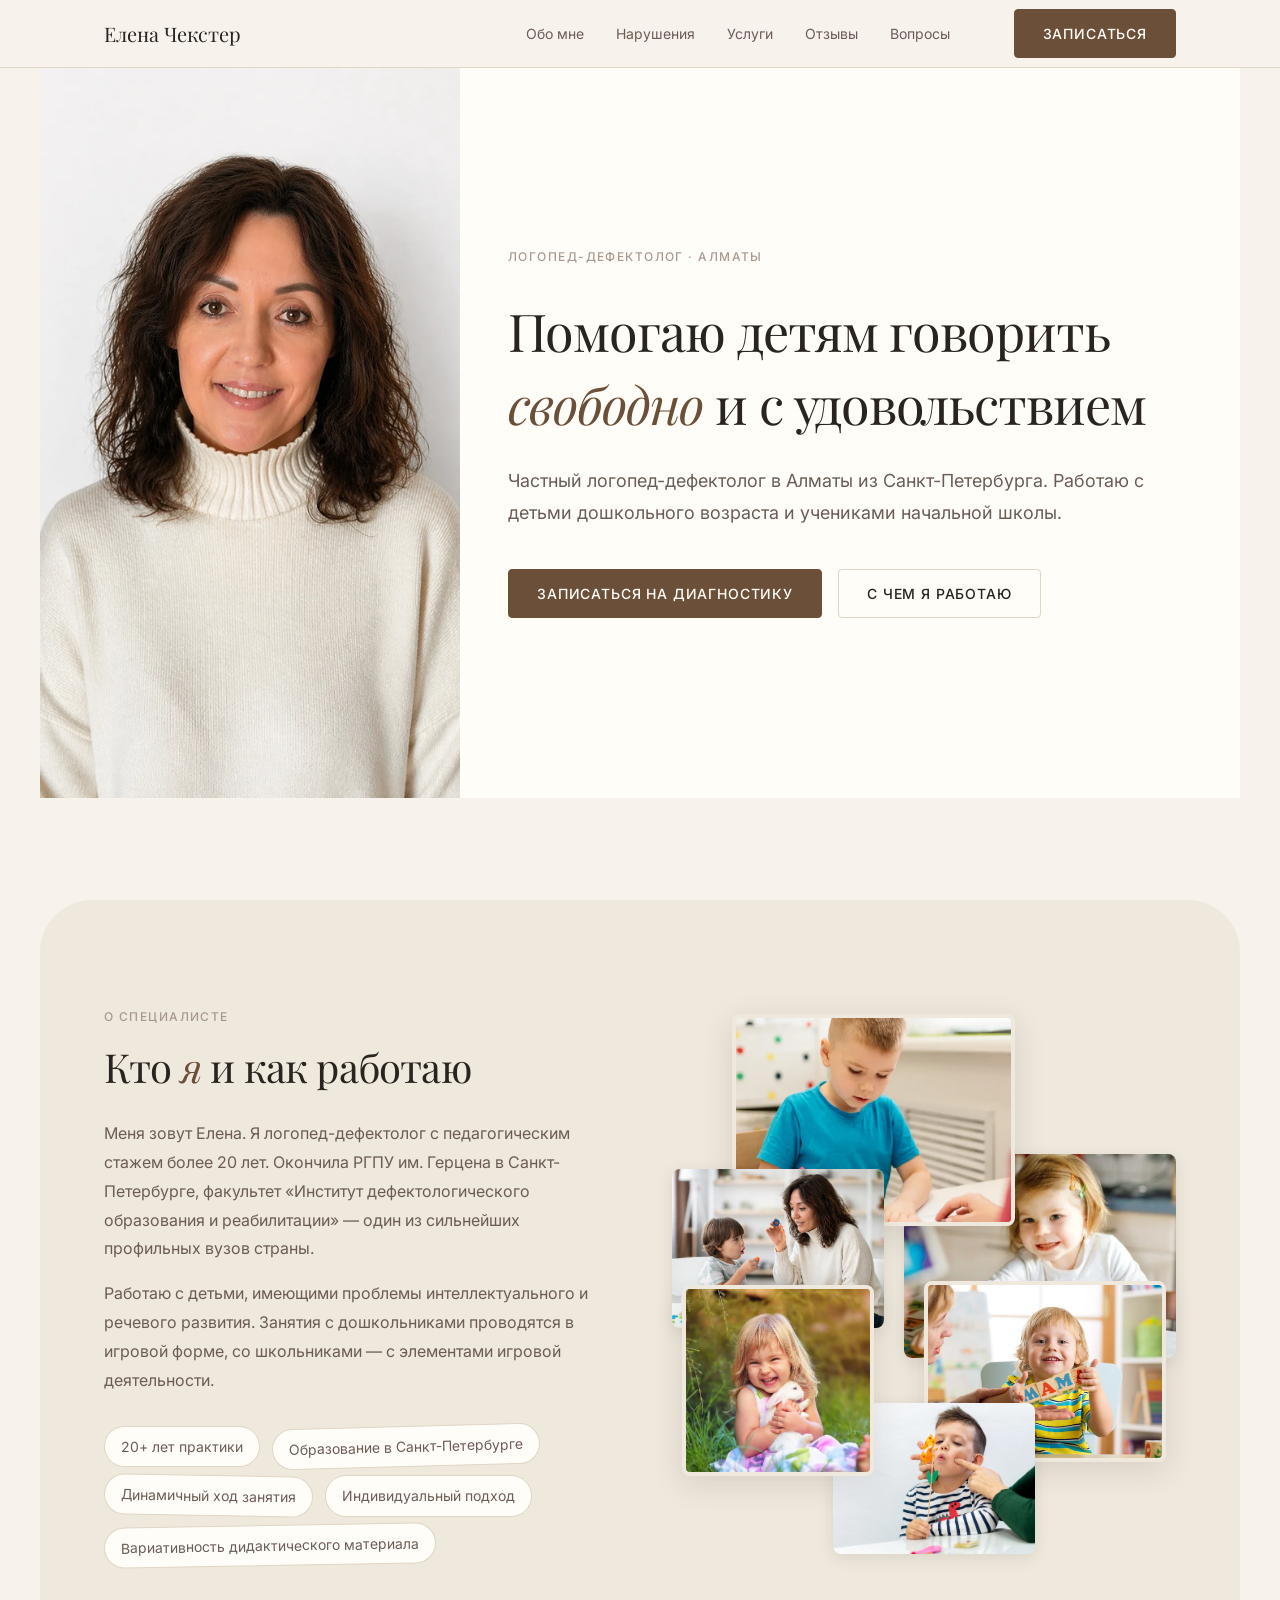
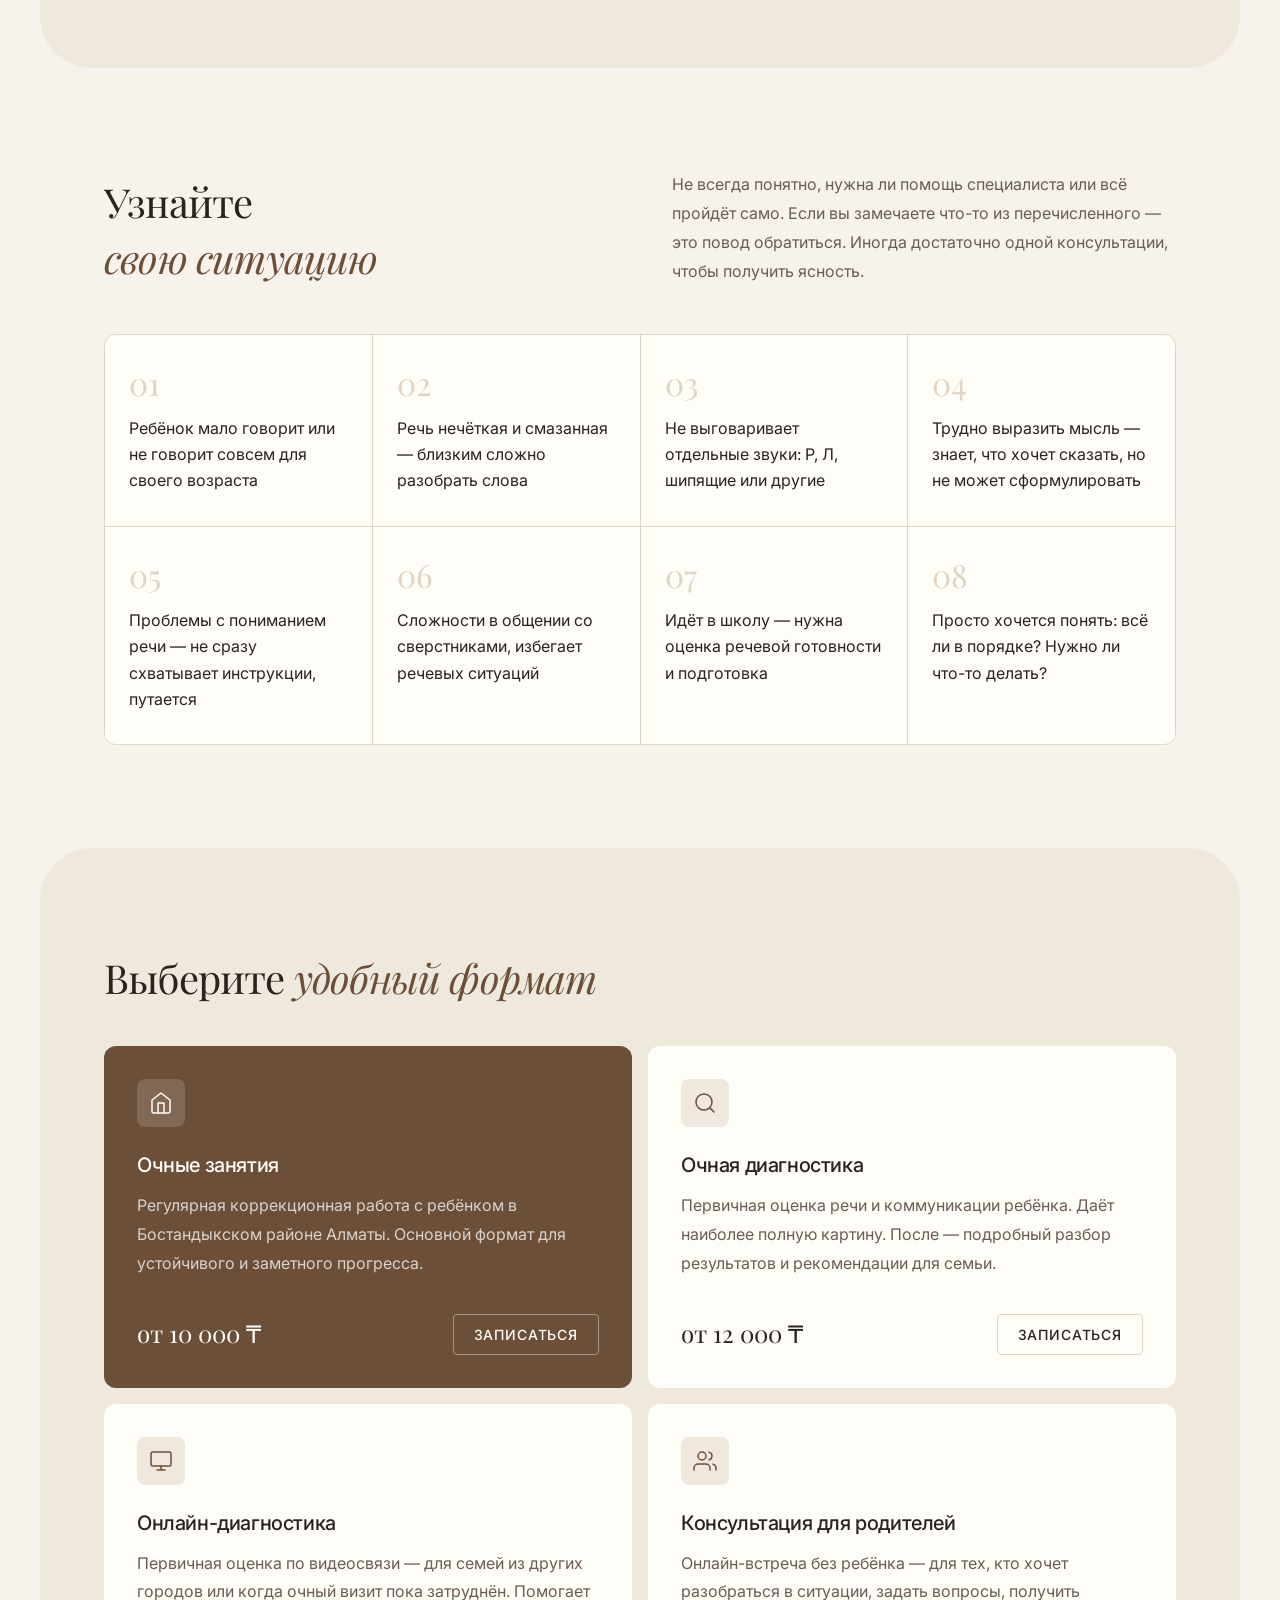
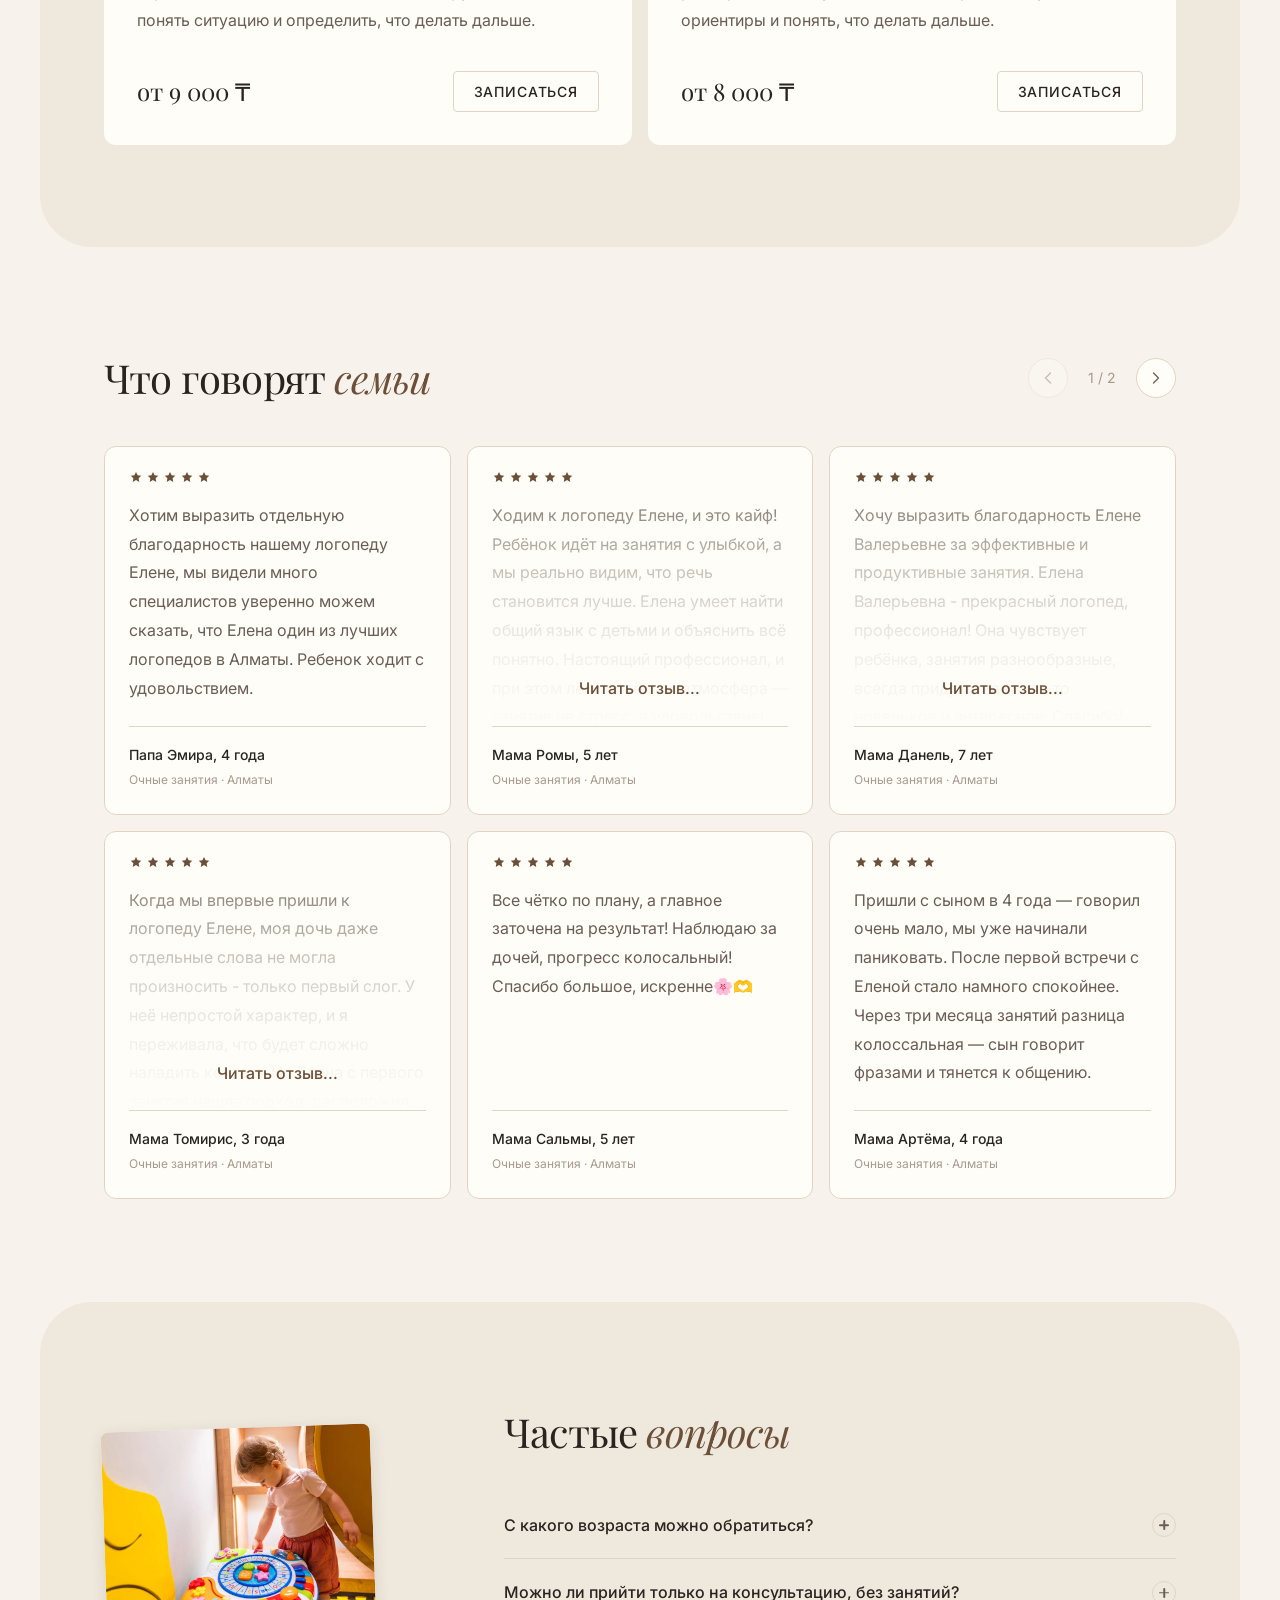
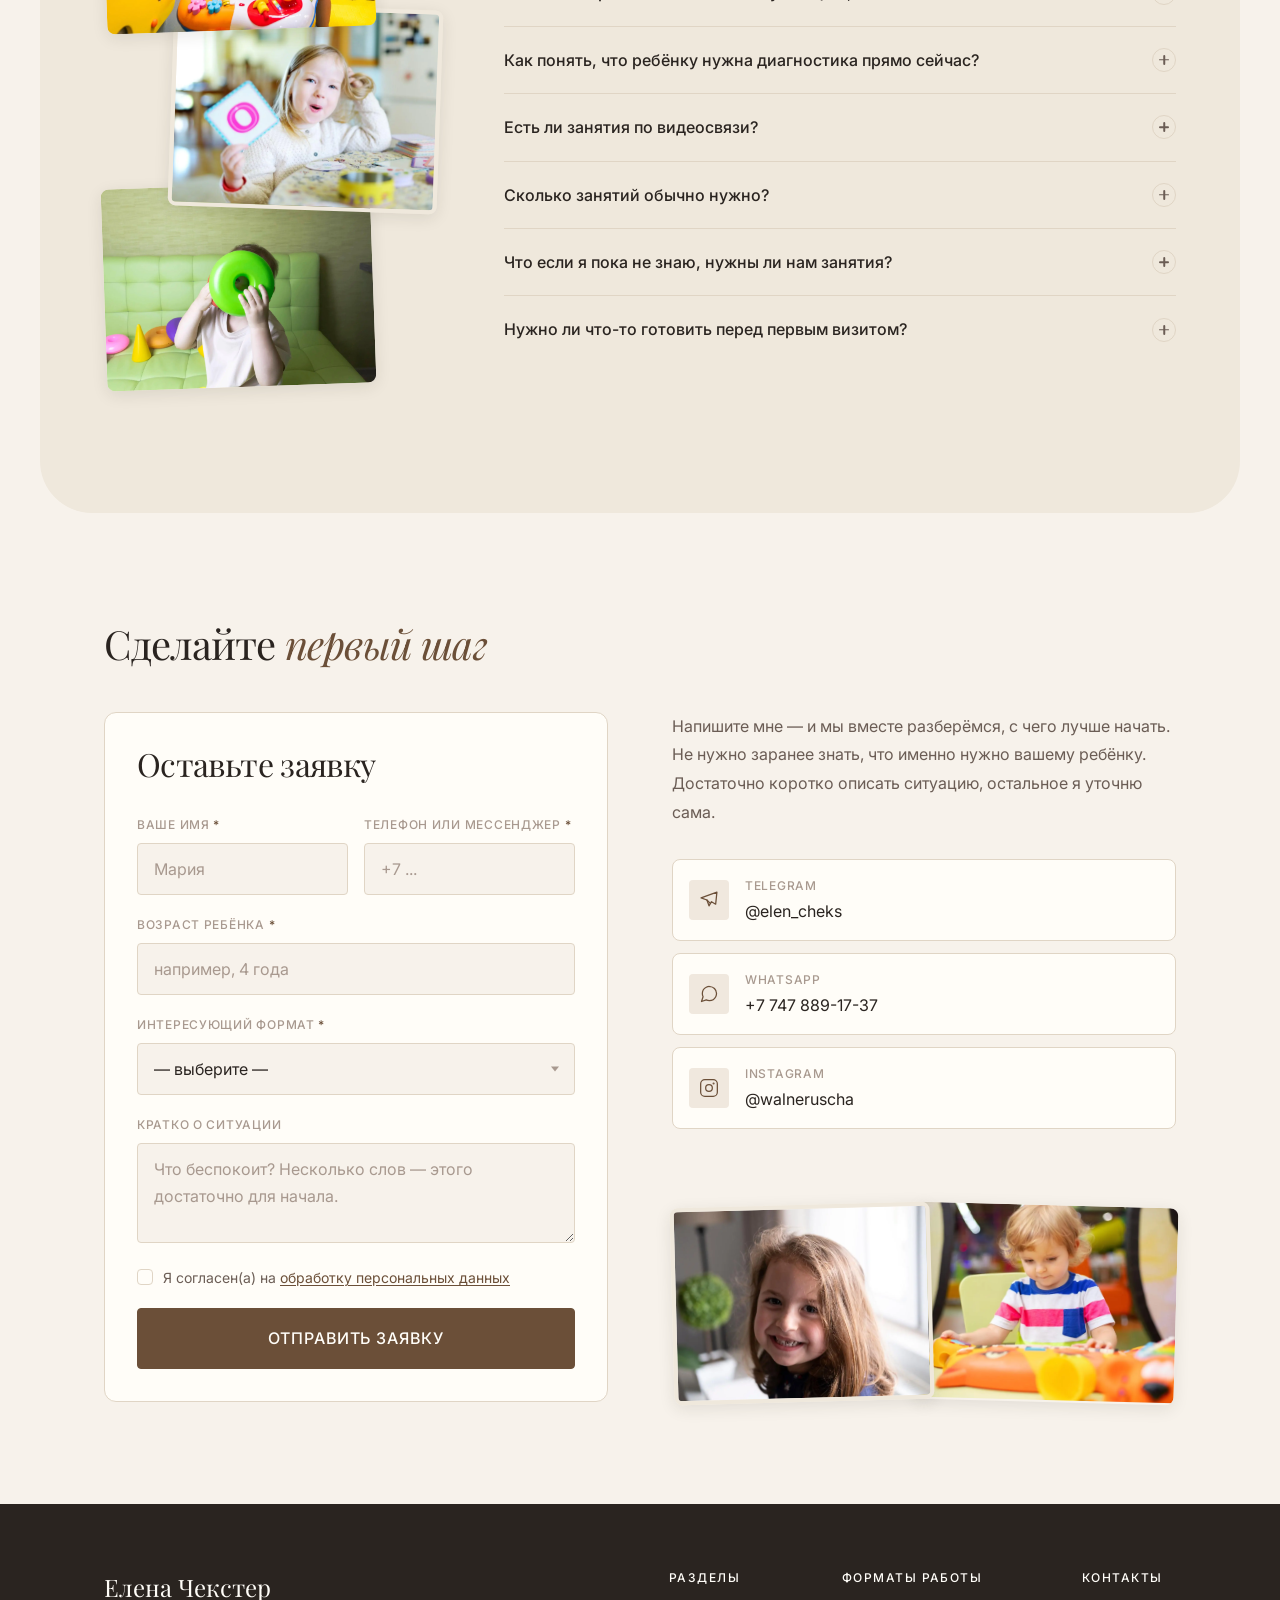
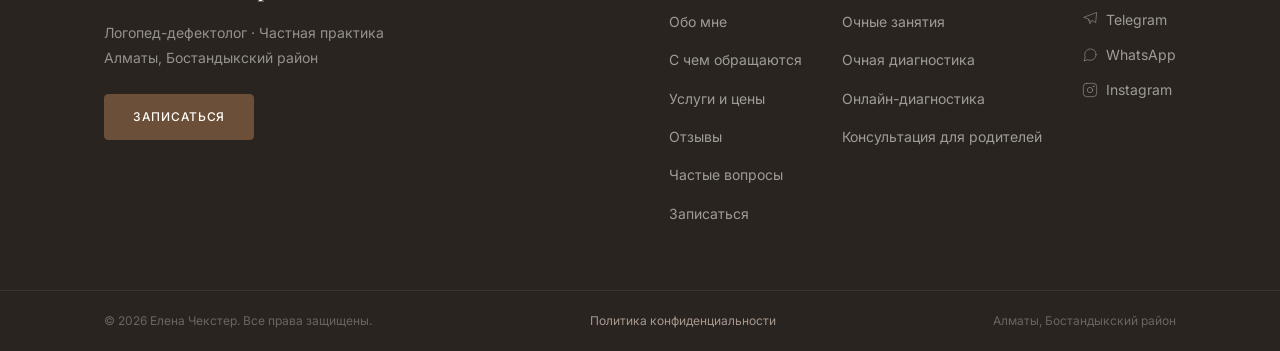
==== commit adfe12ce: "mini update" ====
--- a/index.html
+++ b/index.html
@@ -81,7 +81,7 @@
             <!-- HERO -->
             <section class="hero" id="hero">
                 <div class="hero__photo">
-                    <img src="images/hero.webp" alt="Елена Чекстер — логопед-дефектолог">
+                    <img src="images/hero-pc.webp" alt="Елена Чекстер — логопед-дефектолог">
                 </div>
                 <div class="hero__content">
                     <span class="eyebrow">Логопед-дефектолог · Алматы</span>
@@ -108,7 +108,7 @@
                         <h2 class="about__title">Кто <em>я</em> и как работаю</h2>
                         <div class="about__text">
                             <p>Меня зовут Елена. Я логопед-дефектолог с педагогическим стажем более 20 лет. Окончила РГПУ им. Герцена в Санкт-Петербурге, факультет «Институт дефектологического образования и реабилитации» — один из сильнейших профильных вузов страны.</p>
-                            <p>Работаю с детьми, имеющими проблемы интеллектуального и речевого развития. Занятия с дошкольниками проводятся в игровой форме —  детям интересно и комфортно. Занятия со школьниками — с элементами игровой деятельности.</p>
+                            <p>Работаю с детьми, имеющими проблемы интеллектуального и речевого развития. Занятия с дошкольниками проводятся в игровой форме, со школьниками — с элементами игровой деятельности.</p>
                         </div>
                         <ul class="about__badges">
                             <li class="about__badge">20+ лет практики</li>
@@ -368,7 +368,7 @@
                                 </div>
                                 <p class="reviews__card-text">Все чётко по плану, а главное заточена на результат! Наблюдаю за дочей, прогресс колосальный! Спасибо большое, искренне🌸🫶</p>
                                 <div class="reviews__card-author">
-                                    <span class="reviews__card-name">Мама Николая, 6 лет</span>
+                                    <span class="reviews__card-name">Мама Сальмы, 5 лет</span>
                                     <span class="reviews__card-meta">Очные занятия · Алматы</span>
                                 </div>
                             </article>
--- a/css/style.css
+++ b/css/style.css
@@ -66,6 +66,7 @@
     --radius-md: 8px;
     --radius-lg: 12px;
     --radius-xl: 20px;
+    --radius-xxl: 52px;
     --radius-full: 9999px;
     --shadow-sm: 0 1px 3px rgba(42, 36, 32, 0.08);
     --shadow-md: 0 4px 16px rgba(42, 36, 32, 0.10);
@@ -654,6 +655,10 @@
 ABOUT
 ============================================================ */
 
+.about {
+    border-radius: var(--radius-xxl);
+}
+
 .about__inner {
     display: grid;
     grid-template-columns: 1fr 1fr;
@@ -1045,6 +1050,10 @@
 /* ============================================================
 SERVICES
 ============================================================ */
+
+.services {
+    border-radius: var(--radius-xxl);
+}
 
 .services__head {
     margin-bottom: var(--space-10);
@@ -1435,6 +1444,10 @@
 FAQ
 ============================================================ */
 
+.faq {
+    border-radius: var(--radius-xxl);
+}
+
 .faq__inner {
     display: grid;
     grid-template-columns: 1fr 2fr;
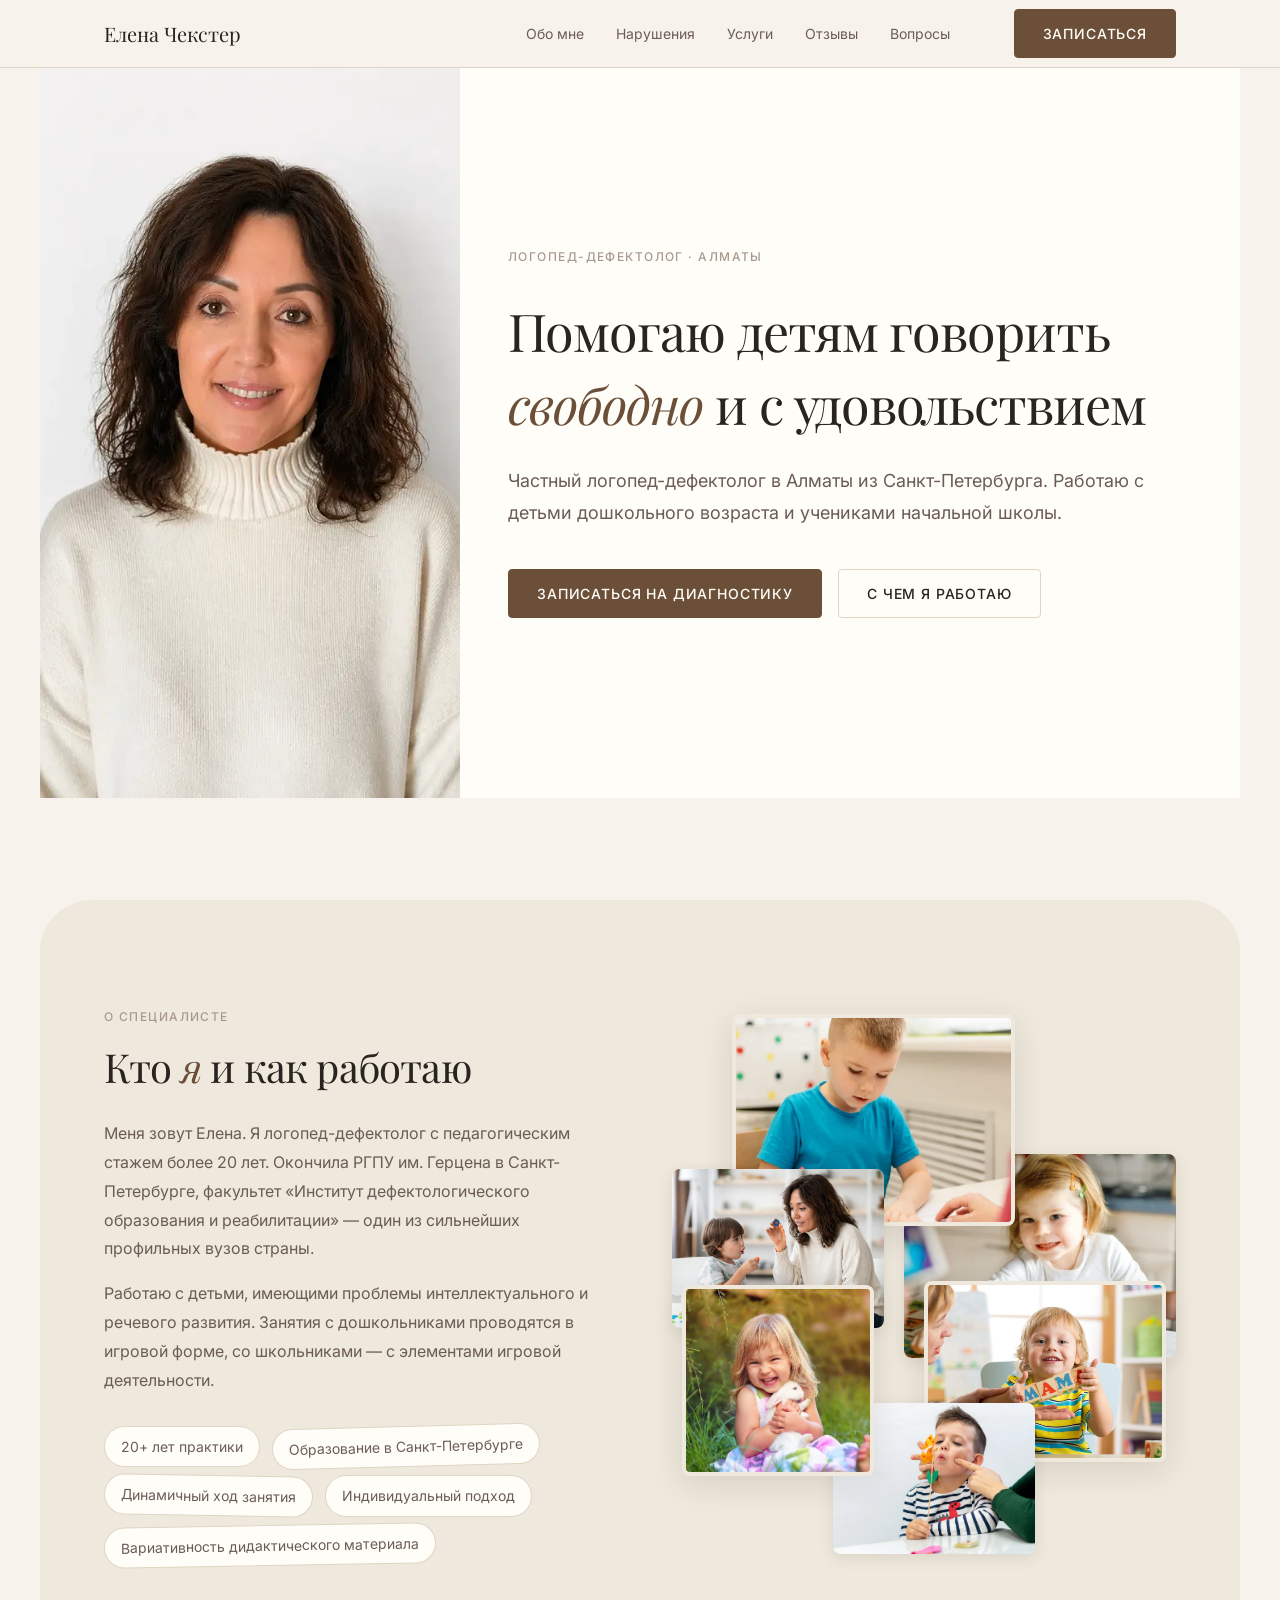
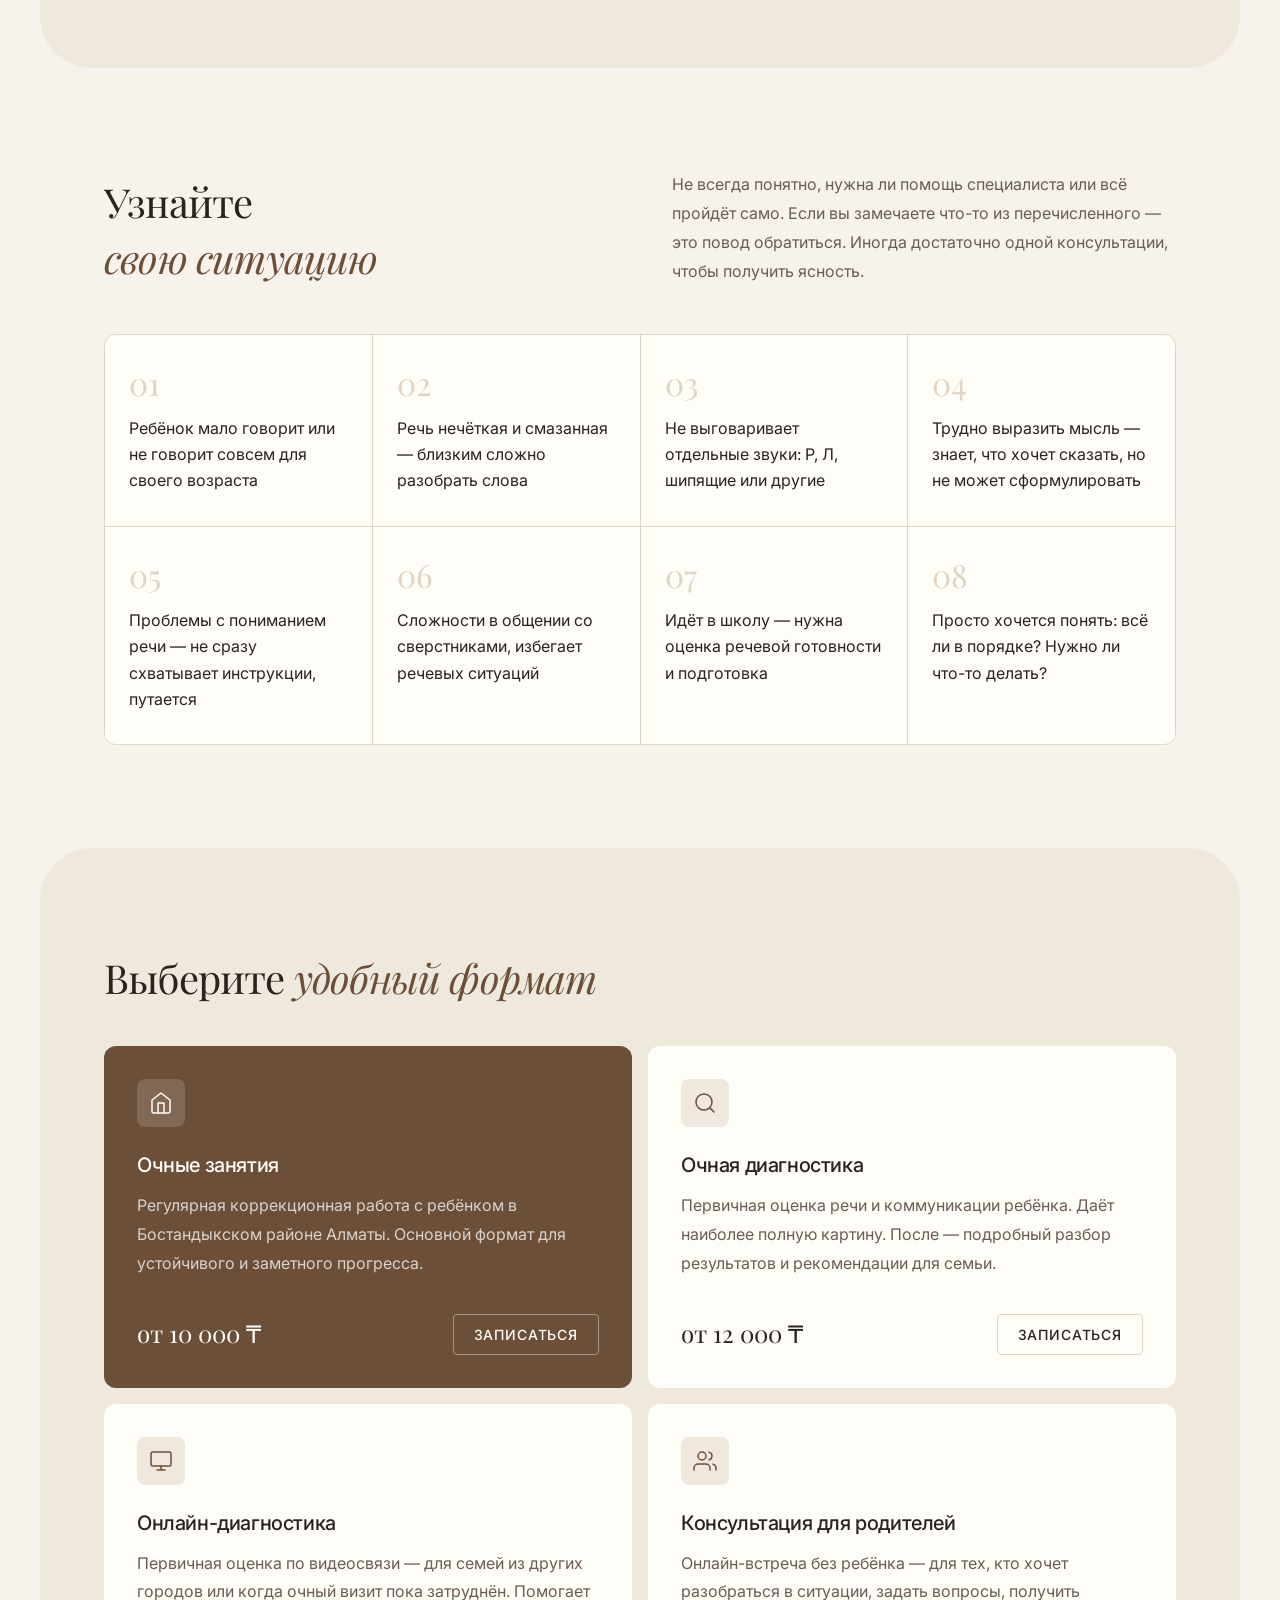
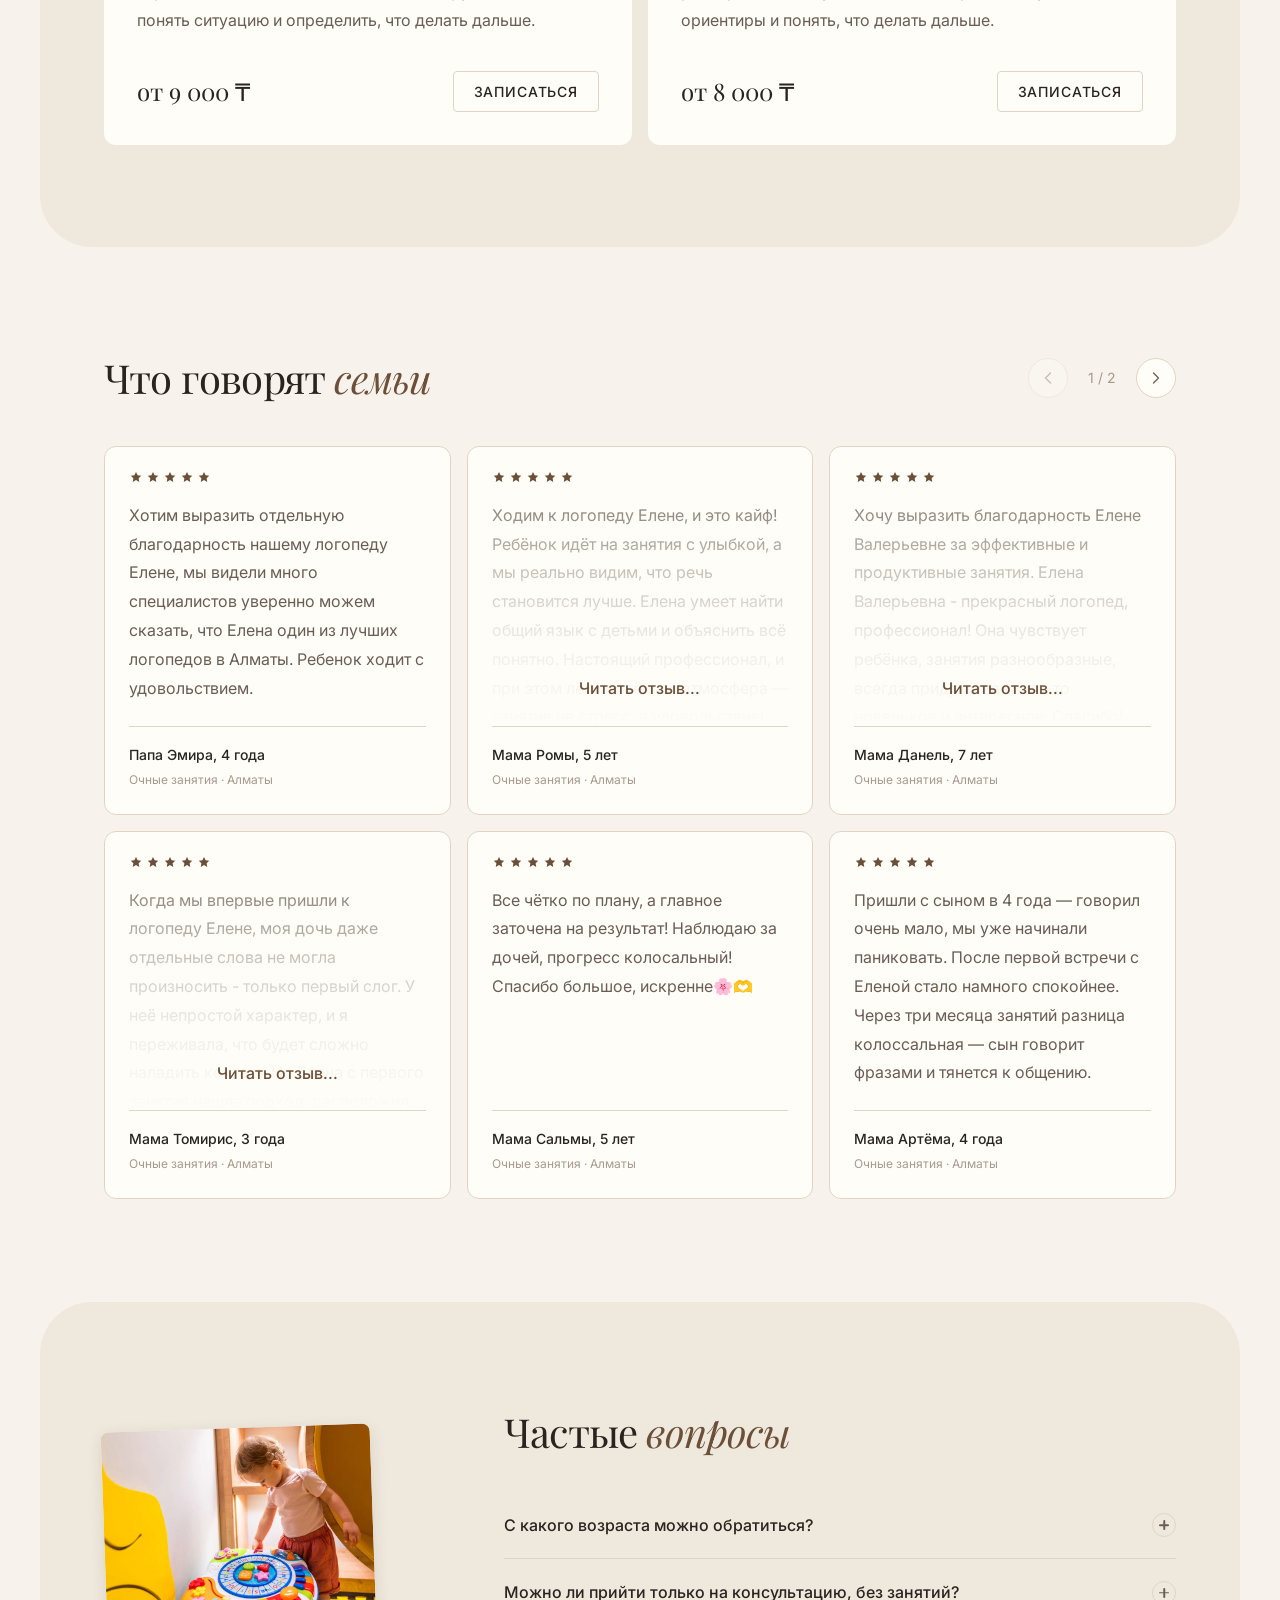
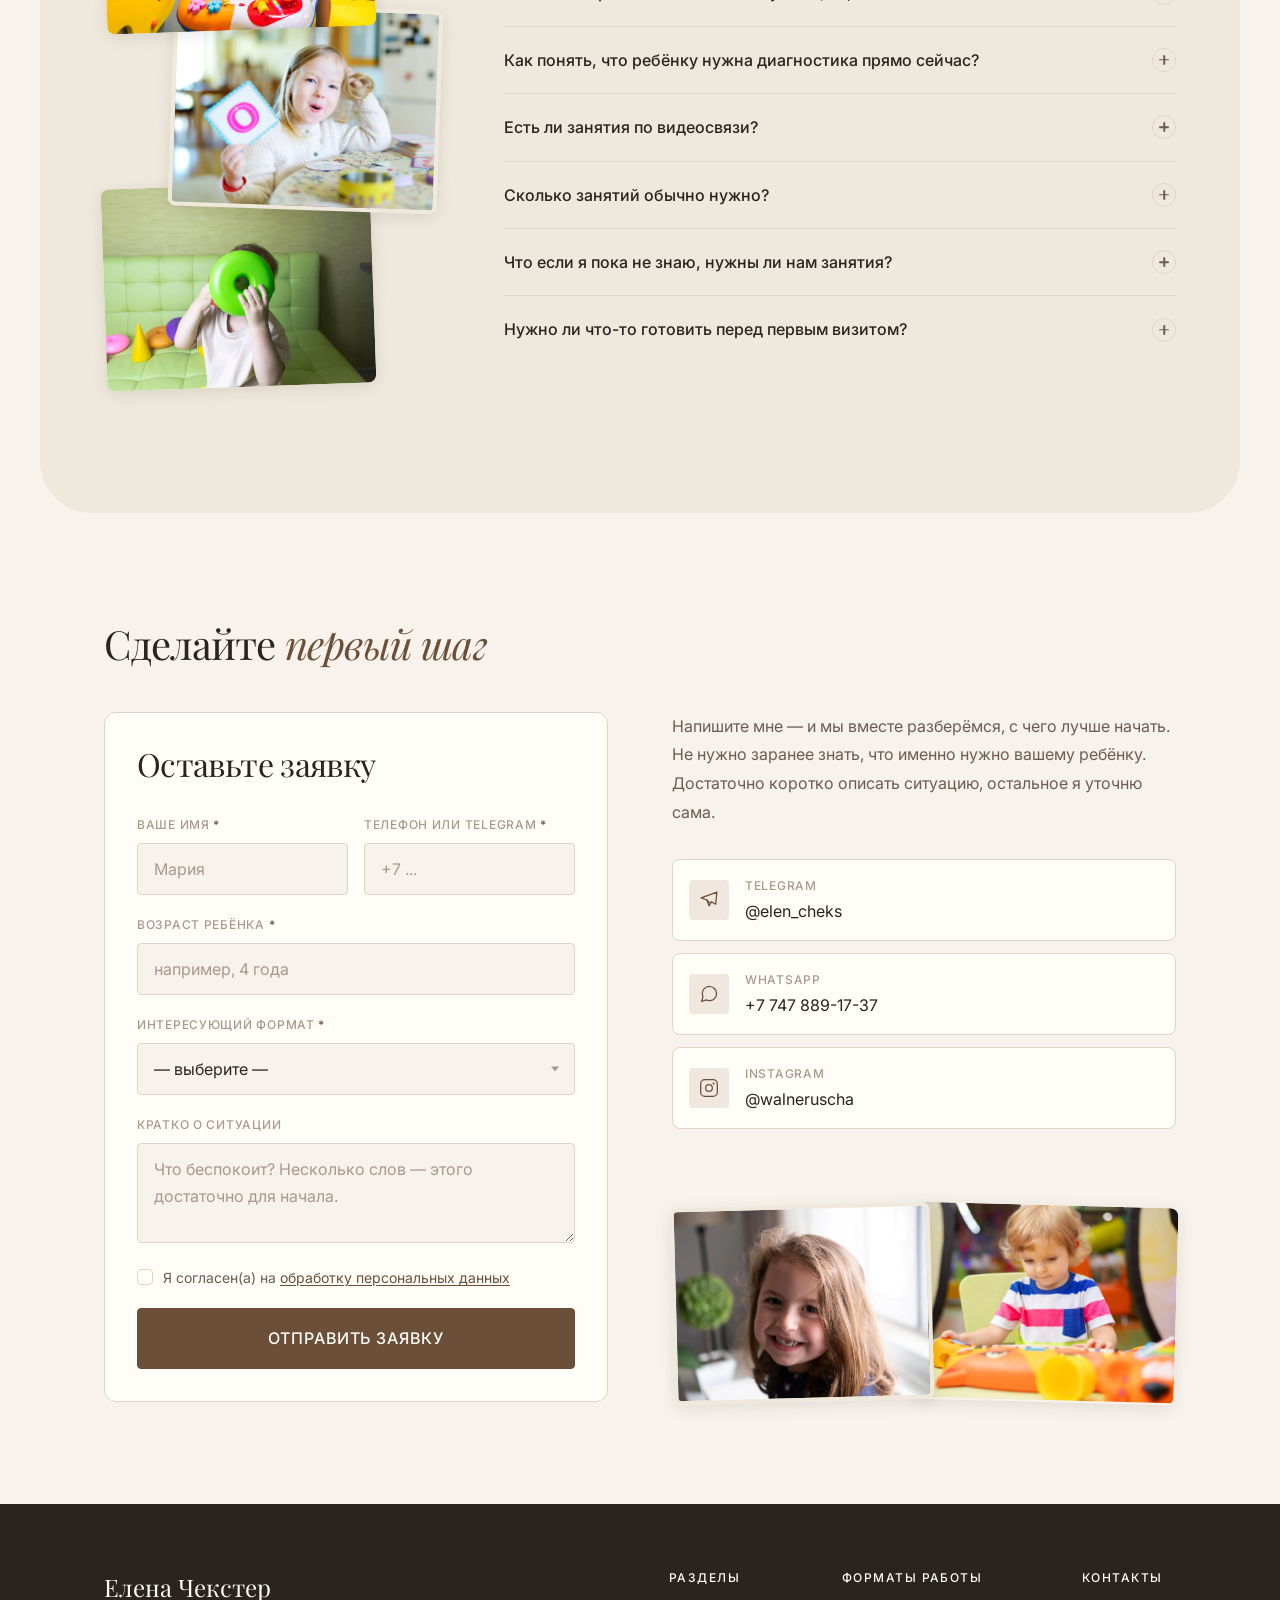
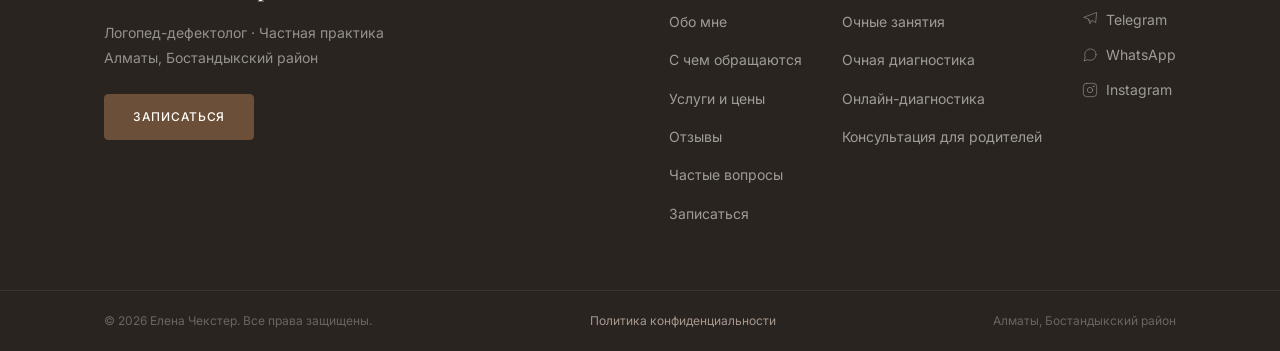
==== commit 3fca0d3b: "speed update" ====
--- a/index.html
+++ b/index.html
@@ -23,6 +23,8 @@
         <link rel="icon" type="image/png" sizes="32x32" href="images/favicon-32.png">
         <link rel="icon" type="image/png" sizes="16x16" href="images/favicon-16.png">
         <link rel="apple-touch-icon" href="/images/apple-touch-icon.png">
+        <link rel="preload" as="image" href="images/hero-mobile.webp" media="(max-width: 768px)" fetchpriority="high">
+        <link rel="preload" as="image" href="images/hero-pc.webp" media="(min-width: 769px)" fetchpriority="high">
 
         <!-- Шрифты -->
         <link rel="preconnect" href="https://fonts.googleapis.com">
@@ -41,9 +43,11 @@
                 k=e.createElement(t),a=e.getElementsByTagName(t)[0],k.async=1,k.src=r,a.parentNode.insertBefore(k,a)
             })(window, document,'script','https://mc.yandex.ru/metrika/tag.js?id=108996800', 'ym');
 
-            ym(108996800, 'init', {ssr:true, webvisor:true, clickmap:true, ecommerce:"dataLayer", referrer: document.referrer, url: location.href, accurateTrackBounce:true, trackLinks:true});
+            if (window.ym) {
+                ym(108996800, 'init', {ssr:true, webvisor:true, clickmap:true, ecommerce:"dataLayer", referrer: document.referrer, url: location.href, accurateTrackBounce:true, trackLinks:true});
+            }
         </script>
-        <noscript><div><img src="https://mc.yandex.ru/watch/108996800" style="position:absolute; left:-9999px;" alt="" /></div></noscript>
+        <noscript><div><img src="https://mc.yandex.ru/watch/108996800" width="1" height="1" style="position:absolute; left:-9999px;" alt="" /></div></noscript>
     </head>
     <body>
         <header class="header" id="header">
@@ -81,7 +85,10 @@
             <!-- HERO -->
             <section class="hero" id="hero">
                 <div class="hero__photo">
-                    <img src="images/hero-pc.webp" alt="Елена Чекстер — логопед-дефектолог">
+                    <picture>
+                        <source media="(max-width: 768px)" srcset="images/hero-mobile.webp">
+                        <img src="images/hero-pc.webp" width="675" height="900" alt="Елена Чекстер — логопед-дефектолог" fetchpriority="high" decoding="async">
+                    </picture>
                 </div>
                 <div class="hero__content">
                     <span class="eyebrow">Логопед-дефектолог · Алматы</span>
@@ -121,22 +128,22 @@
 
                     <div class="about__collage">
                         <div class="about__collage-item about__collage-item--1">
-                            <img src="images/about-1.webp" alt="Занятие с ребёнком">
+                            <img src="images/about-1.webp" width="700" height="846" alt="Занятие с ребёнком" loading="lazy" decoding="async">
                         </div>
                         <div class="about__collage-item about__collage-item--2">
-                            <img src="images/about-2.webp" alt="Логопед и ребёнок">
+                            <img src="images/about-2.webp" width="1535" height="1024" alt="Логопед и ребёнок" loading="lazy" decoding="async">
                         </div>
                         <div class="about__collage-item about__collage-item--3">
-                            <img src="images/about-3.webp" alt="Работа с карточками">
+                            <img src="images/about-3.webp" width="910" height="495" alt="Работа с карточками" loading="lazy" decoding="async">
                         </div>
                         <div class="about__collage-item about__collage-item--4">
-                            <img src="images/about-4.webp" alt="Счастливый ребёнок">
+                            <img src="images/about-4.webp" width="1024" height="768" alt="Счастливый ребёнок" loading="lazy" decoding="async">
                         </div>
                         <div class="about__collage-item about__collage-item--5">
-                            <img src="images/about-5.webp" alt="Ребёнок на занятии">
+                            <img src="images/about-5.webp" width="1000" height="667" alt="Ребёнок на занятии" loading="lazy" decoding="async">
                         </div>
                         <div class="about__collage-item about__collage-item--6">
-                            <img src="images/about-6.webp" alt="Игра с ребёнком">
+                            <img src="images/about-6.webp" width="998" height="751" alt="Игра с ребёнком" loading="lazy" decoding="async">
                         </div>
                     </div>
 
@@ -460,13 +467,13 @@
 
                         <div class="faq__collage">
                             <div class="faq__collage-item faq__collage-item--1">
-                                <img src="images/faq-1.webp" alt="Ребёнок занимается за столом">
+                                <img src="images/faq-1.webp" width="2048" height="1366" alt="Ребёнок занимается за столом" loading="lazy" decoding="async">
                             </div>
                             <div class="faq__collage-item faq__collage-item--2">
-                                <img src="images/faq-2.webp" alt="Ребёнок занимается с развивающими карточками">
+                                <img src="images/faq-2.webp" width="1236" height="920" alt="Ребёнок занимается с развивающими карточками" loading="lazy" decoding="async">
                             </div>
                             <div class="faq__collage-item faq__collage-item--3">
-                                <img src="images/faq-3.webp" alt="Ребёнок играет и развивается">
+                                <img src="images/faq-3.webp" width="2048" height="1365" alt="Ребёнок играет и развивается" loading="lazy" decoding="async">
                             </div>
                         </div>
 
@@ -561,11 +568,16 @@
 
                         <!-- Форма — слева -->
                         <div class="contact__form-col">
-                            <form class="contact__form" id="contact-form" novalidate>
+                            <form class="contact__form" id="contact-form" action="/.netlify/functions/send-telegram" method="POST" novalidate>
 
                                 <h3 class="contact__form-title">Оставьте заявку</h3>
 
                                 <div class="contact__form-fields">
+                                    <div aria-hidden="true" style="position:absolute; left:-9999px; width:1px; height:1px; overflow:hidden;">
+                                        <label for="field-website">Website</label>
+                                        <input type="text" id="field-website" name="website" tabindex="-1" autocomplete="off">
+                                    </div>
+                                    <input type="hidden" id="field-form-started-at" name="formStartedAt" value="0">
 
                                     <div class="contact__form-row">
                                         <div class="contact__form-group">
@@ -573,7 +585,7 @@
                                             <input class="contact__form-input" type="text" id="field-name" name="name" placeholder="Мария" autocomplete="name" required>
                                         </div>
                                         <div class="contact__form-group">
-                                            <label class="contact__form-label" for="field-phone">Телефон или мессенджер <span class="contact__form-required">*</span></label>
+                                            <label class="contact__form-label" for="field-phone">Телефон или telegram <span class="contact__form-required">*</span></label>
                                             <input class="contact__form-input" type="text" id="field-phone" name="phone" placeholder="+7 ..." autocomplete="tel" required>
                                         </div>
                                     </div>
@@ -604,7 +616,7 @@
 
                                     <div class="contact__form-group contact__form-group--consent">
                                         <div class="contact__form-consent">
-                                            <input type="checkbox" id="field-consent" name="consent" required>
+                                            <input type="checkbox" id="field-consent" name="consent" value="yes" required>
                                             <label for="field-consent" class="contact__form-consent-box" aria-label="Согласие на обработку персональных данных"></label>
                                             <span class="contact__form-consent-text">
                                                 Я согласен(а) на
@@ -675,10 +687,10 @@
 
                             <div class="contact__collage">
                                 <div class="contact__collage-item contact__collage-item--1">
-                                    <img src="images/contact-1.webp" alt="Занятие с ребёнком">
+                                    <img src="images/contact-1.webp" width="1290" height="860" alt="Занятие с ребёнком" loading="lazy" decoding="async">
                                 </div>
                                 <div class="contact__collage-item contact__collage-item--2">
-                                    <img src="images/contact-2.webp" alt="Ребёнок на занятии">
+                                    <img src="images/contact-2.webp" width="1289" height="860" alt="Ребёнок на занятии" loading="lazy" decoding="async">
                                 </div>
                             </div>
 
@@ -797,6 +809,6 @@
             </div>
         </div>
 
-        <script src="js/script.js"></script>
+        <script src="js/script.js" defer></script>
     </body>
 </html>
--- a/css/style.css
+++ b/css/style.css
@@ -871,6 +871,12 @@
 }
 
 @media (max-width: 768px) {
+    .about,
+    .services,
+    .faq {
+        border-radius: 0;
+    }
+
     .about__inner {
         grid-template-columns: 1fr;
         gap: var(--space-10);
@@ -1822,6 +1828,23 @@
     color: var(--color-text-muted);
 }
 
+.contact__form-input:-webkit-autofill,
+.contact__form-input:-webkit-autofill:hover,
+.contact__form-input:-webkit-autofill:focus {
+    -webkit-text-fill-color: var(--color-text-primary);
+    caret-color: var(--color-text-primary);
+    box-shadow: 0 0 0 1000px var(--color-bg) inset;
+    border-color: var(--color-border);
+    transition: background-color 9999s ease-in-out 0s;
+}
+
+.contact__form-input.error:-webkit-autofill,
+.contact__form-input.error:-webkit-autofill:hover,
+.contact__form-input.error:-webkit-autofill:focus {
+    box-shadow: 0 0 0 1000px var(--color-error-bg) inset;
+    border-color: var(--color-error);
+}
+
 .contact__form-select-wrap {
     position: relative;
 }
@@ -2222,6 +2245,12 @@
 .contact__form-input.error {
     border-color: var(--color-error);
     background-color: var(--color-error-bg);
+}
+
+.contact__form-input--error-message::placeholder {
+    color: var(--color-error-strong);
+    font-size: 0.875rem;
+    opacity: 1;
 }
 
 .contact__form-required {
@@ -2510,4 +2539,200 @@
     }
 }
 
-
+@media (max-width: 768px) {
+    .about,
+    .services,
+    .faq {
+        border-radius: 0;
+    }
+}
+
+
+/* ============================================================
+MOBILE TOUCH STATES
+============================================================ */
+
+@media (max-width: 768px) and (hover: none),
+       (max-width: 768px) and (pointer: coarse) {
+    .header__logo:hover {
+        color: var(--color-text-primary);
+    }
+
+    .header__nav-link:hover {
+        color: var(--color-text-secondary);
+    }
+
+    .header__nav-link:hover::after {
+        transform: scaleX(0);
+    }
+
+    .header__nav-link.active:hover {
+        color: var(--color-text-primary);
+    }
+
+    .header__nav-link.active:hover::after {
+        transform: scaleX(1);
+    }
+
+    .about__badge:hover {
+        transform: none;
+        border-color: var(--color-border);
+        color: var(--color-text-secondary);
+    }
+
+    .about__badge:nth-child(2):hover {
+        transform: rotate(-1.5deg);
+    }
+
+    .about__badge:nth-child(3):hover {
+        transform: rotate(1deg);
+    }
+
+    .about__badge:nth-child(5):hover {
+        transform: rotate(-1deg);
+    }
+
+    .about__badge:nth-child(6):hover {
+        transform: rotate(1.5deg);
+    }
+
+    .about__collage-item:hover,
+    .faq__collage-item:hover,
+    .contact__collage-item:hover {
+        box-shadow: var(--shadow-md);
+    }
+
+    .about__collage-item--1:hover,
+    .faq__collage-item:first-child:hover {
+        box-shadow: var(--shadow-lg);
+    }
+
+    .about__collage-item:hover img,
+    .faq__collage-item:hover img,
+    .contact__collage-item:hover img {
+        transform: none;
+    }
+
+    .concerns__card:hover {
+        background-color: var(--color-surface);
+    }
+
+    .concerns__card:hover .concerns__card-num {
+        color: var(--color-border);
+    }
+
+    .services__card:hover,
+    .services__card--primary:hover {
+        box-shadow: none;
+    }
+
+    .contact__link:hover {
+        border-color: var(--color-border);
+        background-color: var(--color-surface);
+    }
+
+    .contact__link:hover .contact__link-icon {
+        background-color: var(--color-accent-light);
+        color: var(--color-accent);
+    }
+
+    .contact__form-consent-link:hover {
+        color: var(--color-accent);
+    }
+
+    .footer__logo:hover {
+        opacity: 1;
+    }
+
+    a.footer__nav-link:hover,
+    .footer__contact-link:hover {
+        color: var(--color-footer-soft);
+    }
+
+    .footer__contact-link:hover svg {
+        opacity: 0.6;
+    }
+
+    .footer__privacy-link:hover {
+        color: var(--color-text-muted);
+    }
+
+    .btn-primary:hover {
+        background-color: var(--color-accent);
+        border-color: var(--color-accent);
+    }
+
+    .btn-primary:active {
+        background-color: var(--color-accent-hover);
+        border-color: var(--color-accent-hover);
+    }
+
+    .btn-secondary:hover {
+        background-color: transparent;
+        border-color: var(--color-border);
+        color: var(--color-text-primary);
+    }
+
+    .btn-secondary:active {
+        background-color: var(--color-accent-light);
+        border-color: var(--color-accent);
+        color: var(--color-accent);
+    }
+
+    .btn-whatsapp:hover {
+        background-color: var(--color-whatsapp);
+        border-color: var(--color-whatsapp);
+    }
+
+    .btn-whatsapp:active {
+        background-color: var(--color-whatsapp-hover);
+        border-color: var(--color-whatsapp-hover);
+    }
+
+    .services__card-btn:hover {
+        background-color: transparent;
+        border-color: var(--color-border);
+        color: var(--color-text-primary);
+    }
+
+    .services__card-btn:active {
+        background-color: var(--color-accent-light);
+        border-color: var(--color-accent);
+        color: var(--color-accent);
+    }
+
+    .services__card--primary .services__card-btn:hover {
+        background-color: transparent;
+        border-color: var(--color-surface-contrast-strong);
+        color: var(--color-text-on-accent);
+    }
+
+    .services__card--primary .services__card-btn:active {
+        background-color: var(--color-surface-contrast);
+        border-color: var(--color-surface-contrast-stronger);
+    }
+
+    .reviews__nav-btn:hover,
+    .review-modal__close:hover {
+        border-color: var(--color-border);
+        color: var(--color-text-secondary);
+        background-color: var(--color-surface);
+    }
+
+    .reviews__nav-btn:active,
+    .review-modal__close:active {
+        border-color: var(--color-accent);
+        color: var(--color-accent);
+        background-color: var(--color-accent-light);
+    }
+
+    .reviews__read-more:hover {
+        color: var(--color-accent);
+    }
+
+    .reviews__read-more:active {
+        color: var(--color-accent-hover);
+    }
+}
+
+
